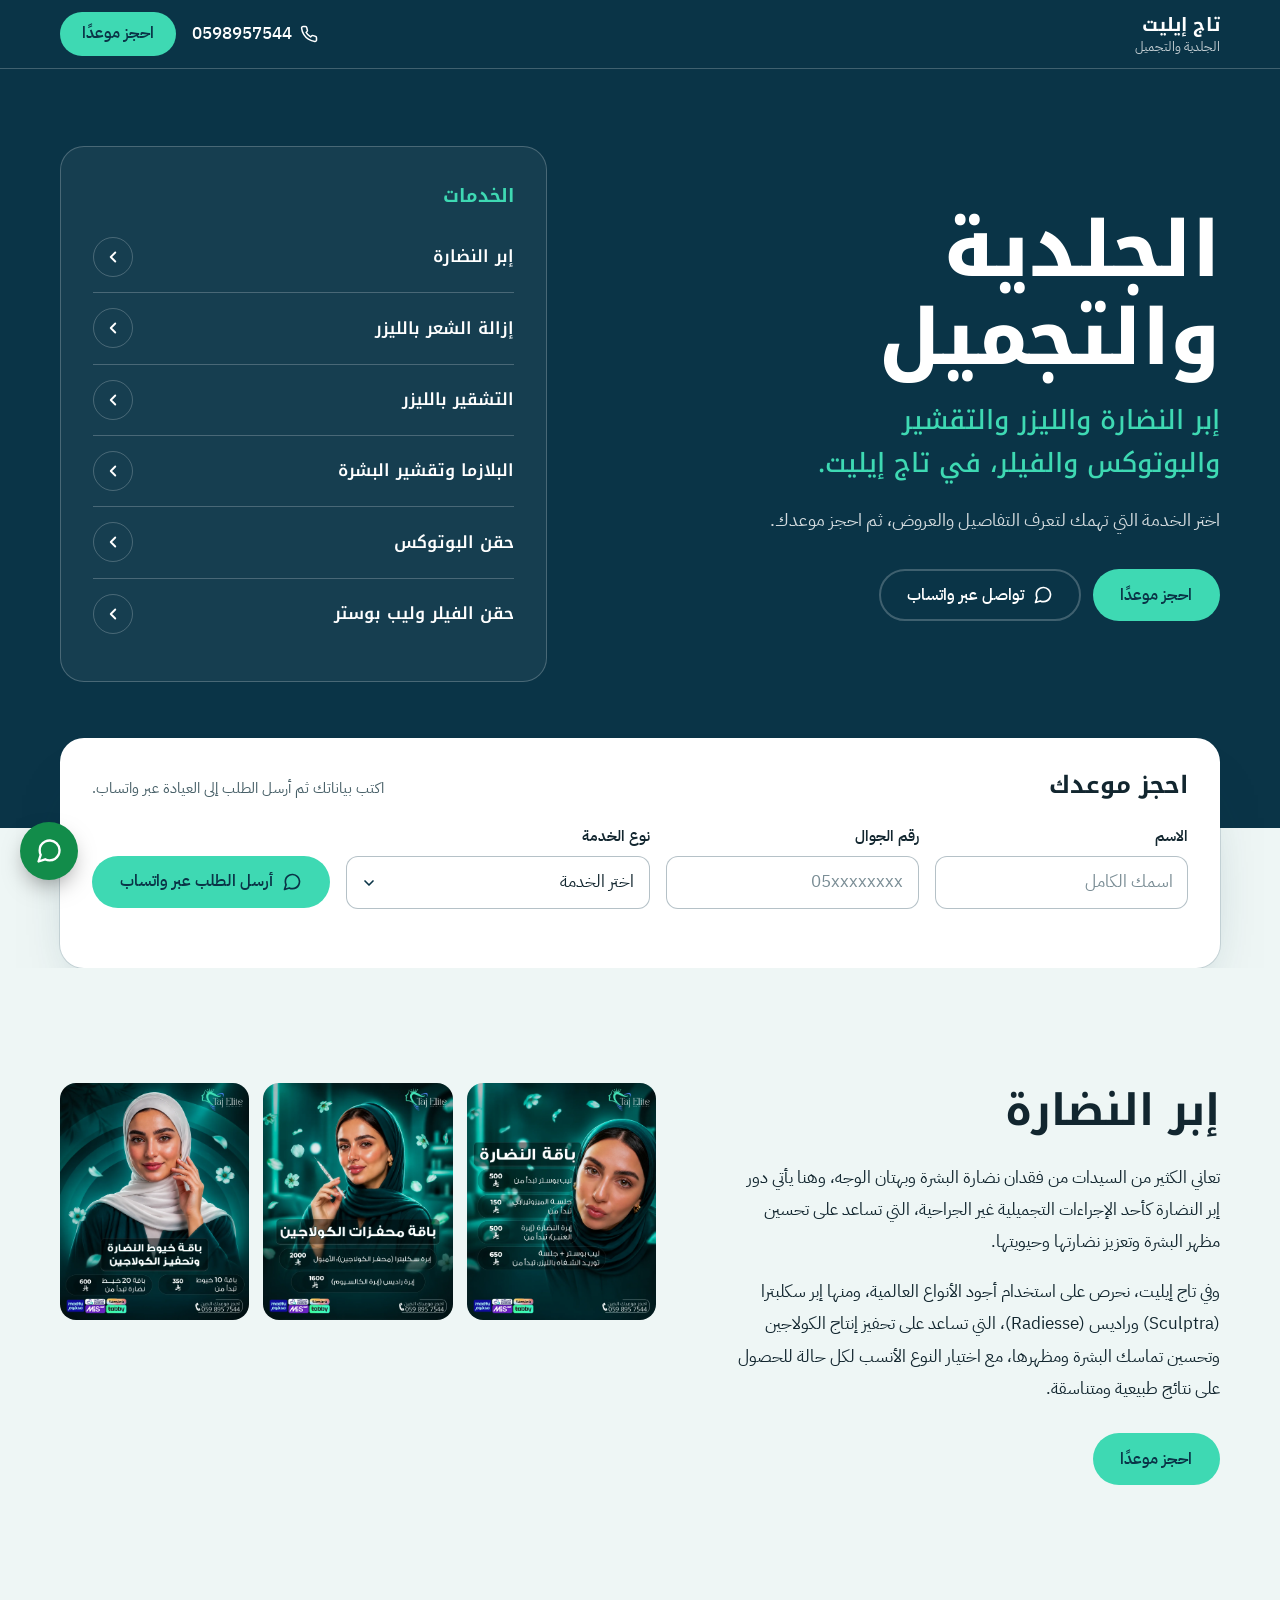
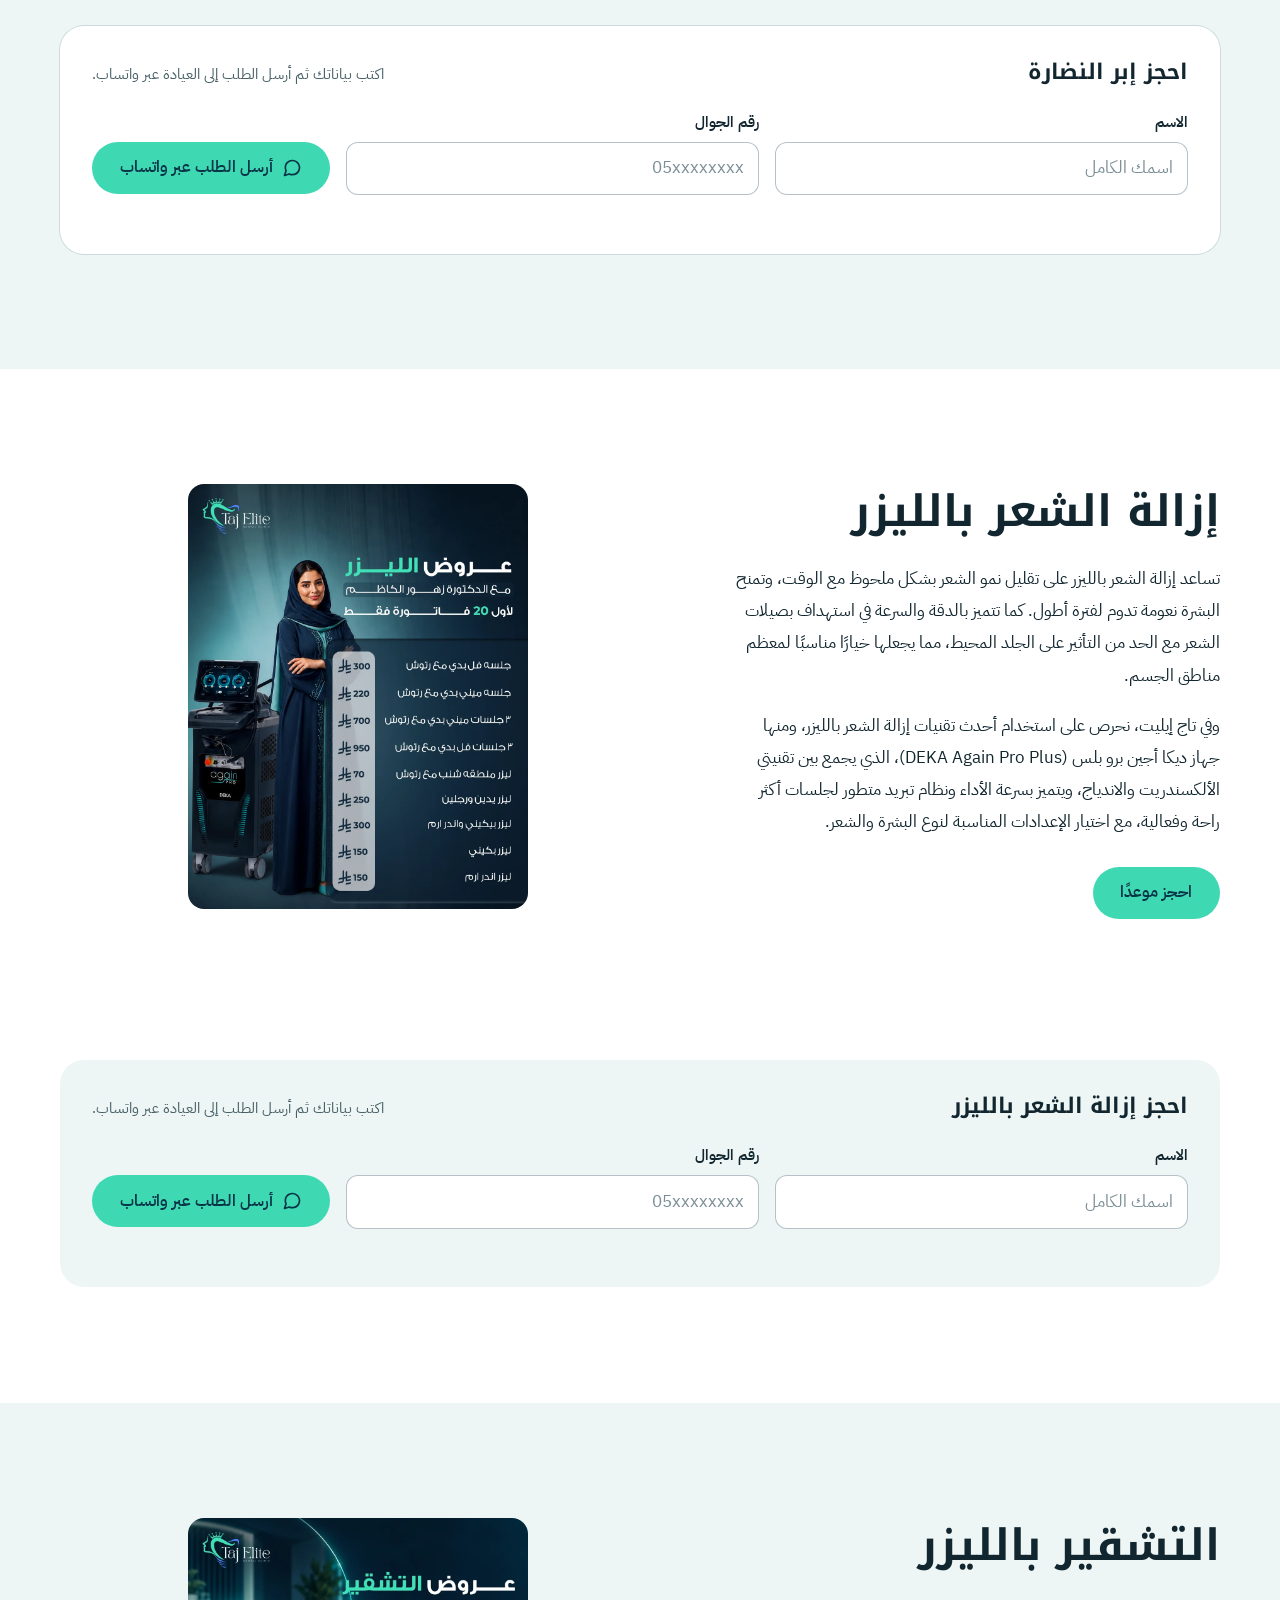
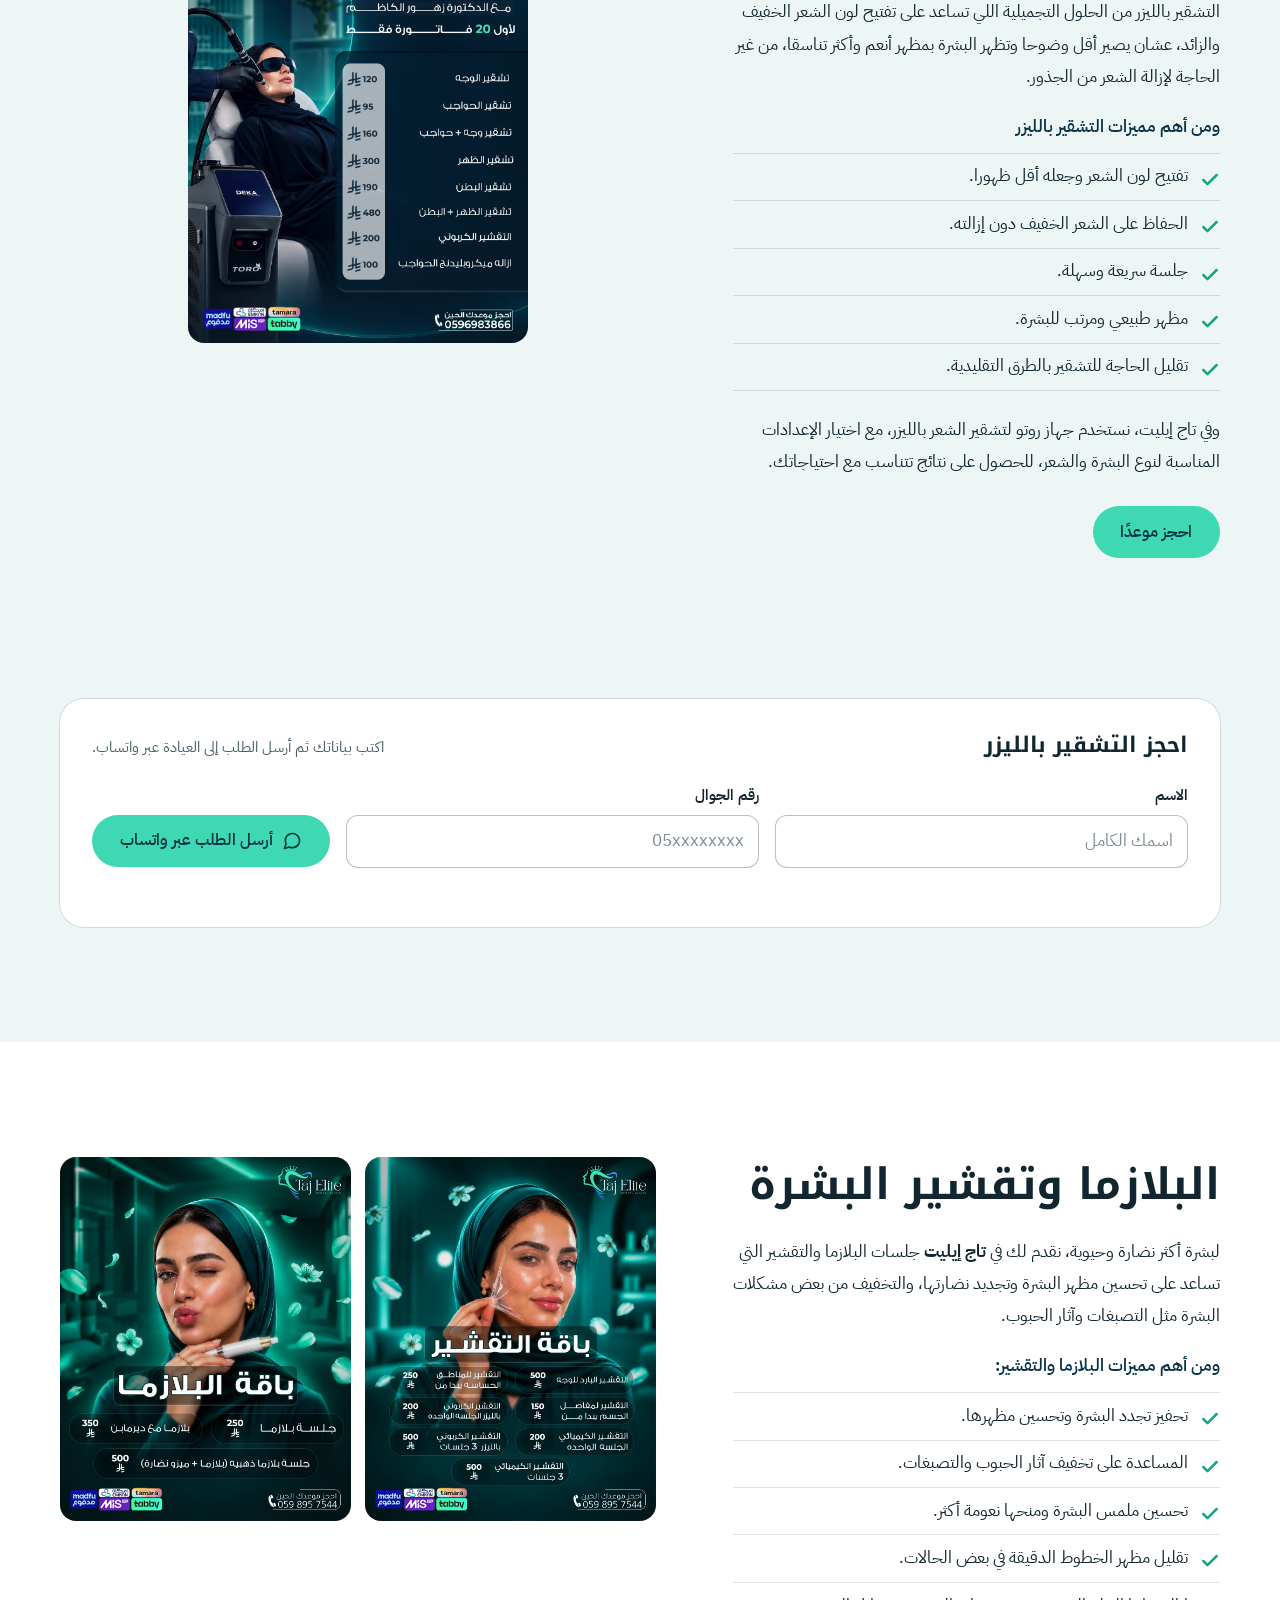
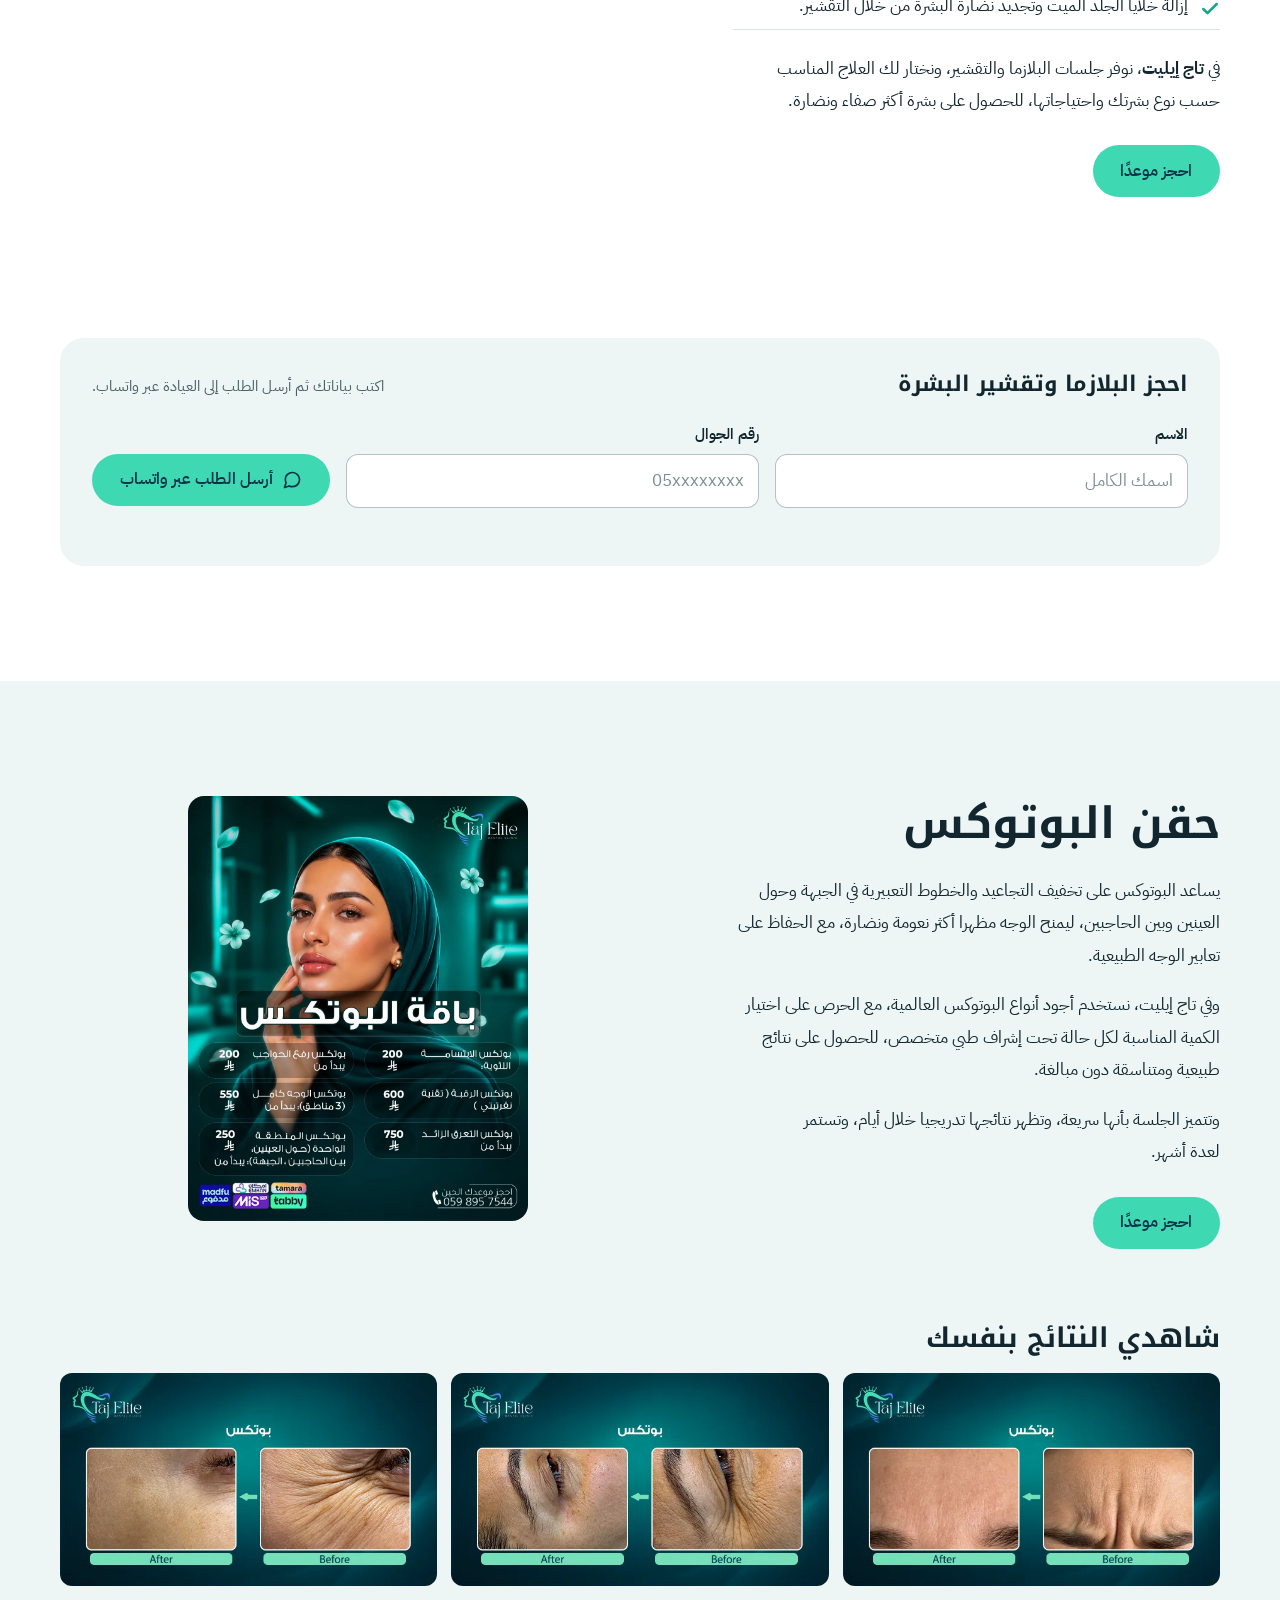
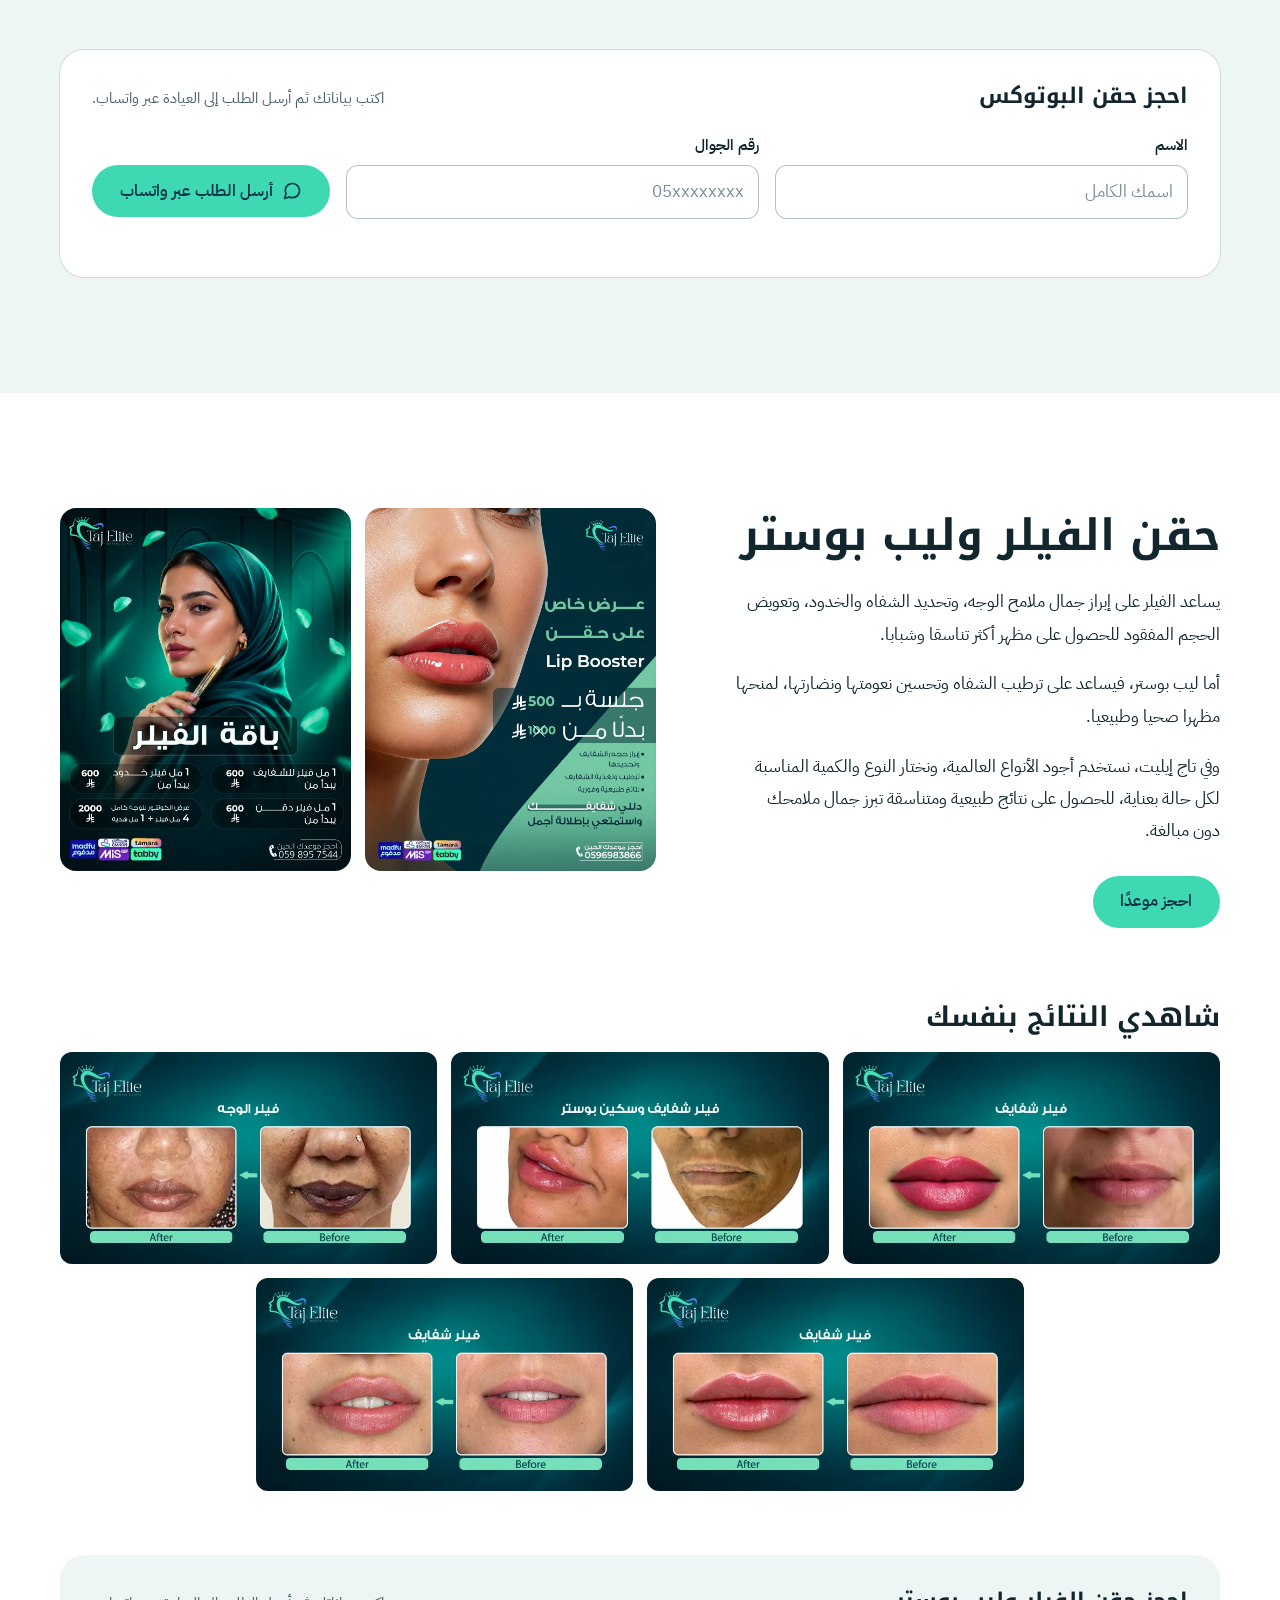
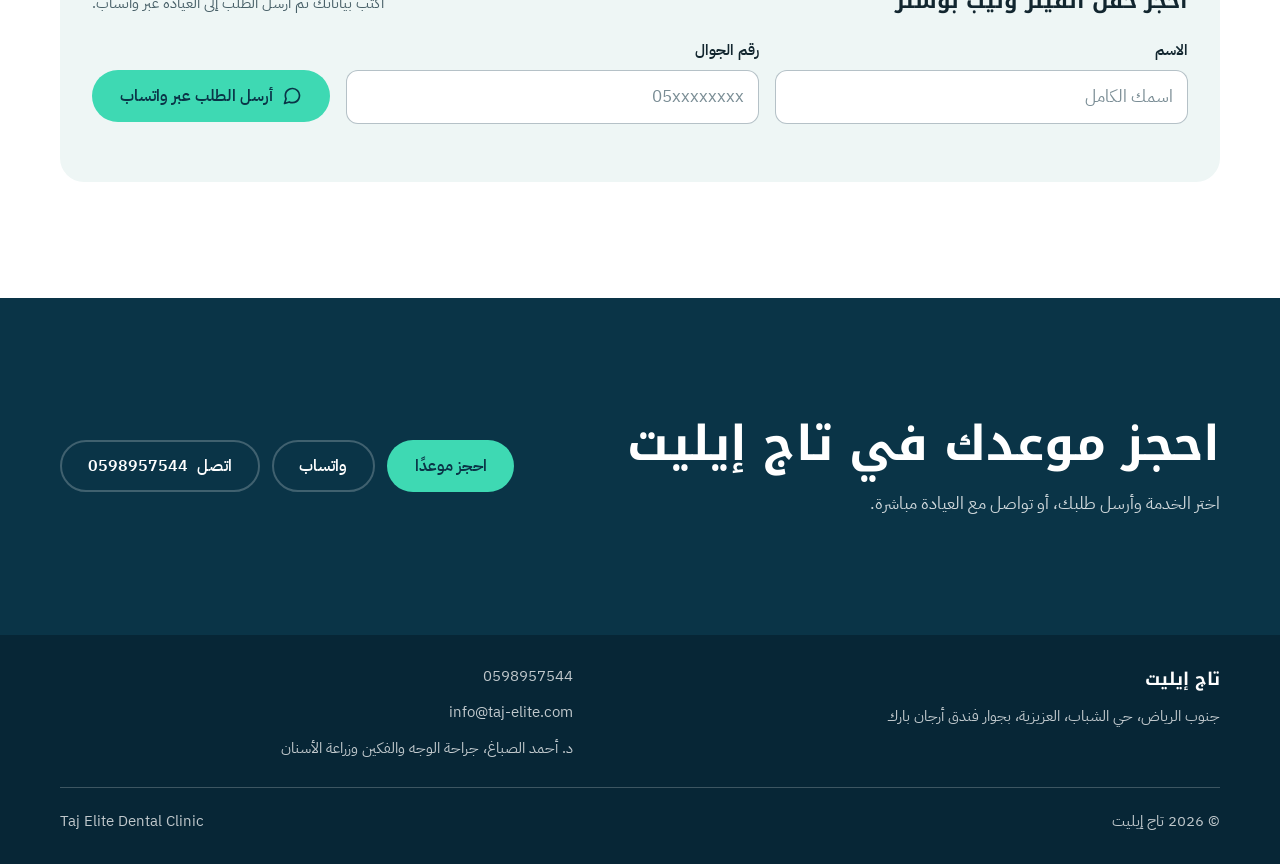
==== cosmetic-and-dermatological/index.html @ fe8742fc "Add dermatology and cosmetic page at /cosmetic-and-dermatological/ Six services from the content doc" ====
<!doctype html>
<html lang="ar" dir="rtl">
<head>
  <!-- Google Tag Manager -->
  <script>(function(w,d,s,l,i){w[l]=w[l]||[];w[l].push({'gtm.start':
  new Date().getTime(),event:'gtm.js'});var f=d.getElementsByTagName(s)[0],
  j=d.createElement(s),dl=l!='dataLayer'?'&l='+l:'';j.async=true;j.src=
  'https://www.googletagmanager.com/gtm.js?id='+i+dl;f.parentNode.insertBefore(j,f);
  })(window,document,'script','dataLayer','GTM-NWNV44PP');</script>
  <!-- End Google Tag Manager -->
  <meta charset="utf-8">
  <meta name="viewport" content="width=device-width, initial-scale=1">
  <title>الجلدية والتجميل | تاج إيليت</title>
  <meta name="description" content="إبر النضارة وإزالة الشعر بالليزر والتشقير والبلازما والتقشير وحقن البوتوكس والفيلر في تاج إيليت. اختر الخدمة واحجز موعدك.">
  <meta name="theme-color" content="#0A3447">
  <meta property="og:type" content="website">
  <meta property="og:locale" content="ar_SA">
  <meta property="og:title" content="الجلدية والتجميل | تاج إيليت">
  <meta property="og:description" content="إبر النضارة، الليزر، البلازما والتقشير، البوتوكس والفيلر. اختر الخدمة واحجز موعدك.">
  <link rel="icon" href="data:image/svg+xml,%3Csvg xmlns='http://www.w3.org/2000/svg' viewBox='0 0 64 64'%3E%3Crect width='64' height='64' rx='14' fill='%230A3447'/%3E%3Ctext x='32' y='42' font-size='28' font-family='Arial' font-weight='700' text-anchor='middle' fill='%233ED9B3'%3ETE%3C/text%3E%3C/svg%3E">
  <link rel="preconnect" href="https://fonts.googleapis.com">
  <link rel="preconnect" href="https://fonts.gstatic.com" crossorigin>
  <link href="https://fonts.googleapis.com/css2?family=IBM+Plex+Sans+Arabic:wght@400;500;600&family=Noto+Kufi+Arabic:wght@500;600;700;800&display=swap" rel="stylesheet">
  <link rel="stylesheet" href="../css/style.css">
  <link rel="stylesheet" href="../css/derma.css">
</head>
<body>
<!-- Google Tag Manager (noscript) -->
<noscript><iframe src="https://www.googletagmanager.com/ns.html?id=GTM-NWNV44PP"
height="0" width="0" style="display:none;visibility:hidden"></iframe></noscript>
<!-- End Google Tag Manager (noscript) -->

<header class="site-header on-dark">
  <div class="wrap">
    <a class="brand" href="#top" aria-label="تاج إيليت، أعلى الصفحة">
      <b>تاج إيليت</b>
      <small>الجلدية والتجميل</small>
    </a>
    <div class="header-actions">
      <a class="header-phone" href="tel:+966598957544">
        <svg viewBox="0 0 24 24" fill="none" stroke="currentColor" stroke-width="2" stroke-linecap="round" stroke-linejoin="round" aria-hidden="true"><path d="M22 16.92v3a2 2 0 0 1-2.18 2 19.79 19.79 0 0 1-8.63-3.07 19.5 19.5 0 0 1-6-6 19.79 19.79 0 0 1-3.07-8.67A2 2 0 0 1 4.11 2h3a2 2 0 0 1 2 1.72 12.84 12.84 0 0 0 .7 2.81 2 2 0 0 1-.45 2.11L8.09 9.91a16 16 0 0 0 6 6l1.27-1.27a2 2 0 0 1 2.11-.45 12.84 12.84 0 0 0 2.81.7A2 2 0 0 1 22 16.92z"/></svg>
        <bdi dir="ltr">0598957544</bdi>
      </a>
      <a class="btn btn-primary btn-sm" href="#book">احجز موعدًا</a>
    </div>
  </div>
</header>

<main id="top">

  <!-- Hero -->
  <section class="hero on-dark">
    <div class="wrap derma-hero-grid">
      <div class="hero-copy">
        <h1>الجلدية والتجميل</h1>
        <p class="lede">إبر النضارة والليزر والتقشير والبوتوكس والفيلر، في تاج إيليت.</p>
        <p class="sub">اختر الخدمة التي تهمك لتعرف التفاصيل والعروض، ثم احجز موعدك.</p>
        <div class="hero-actions">
          <a class="btn btn-primary" href="#book">احجز موعدًا</a>
          <a class="btn btn-ghost" href="https://wa.me/966598957544" data-wa="السلام عليكم، أرغب في الاستفسار عن خدمات الجلدية والتجميل." target="_blank" rel="noopener">
            <svg viewBox="0 0 24 24" fill="none" stroke="currentColor" stroke-width="2" stroke-linecap="round" stroke-linejoin="round" aria-hidden="true"><path d="M21 11.5a8.38 8.38 0 0 1-.9 3.8 8.5 8.5 0 0 1-7.6 4.7 8.38 8.38 0 0 1-3.8-.9L3 21l1.9-5.7a8.38 8.38 0 0 1-.9-3.8 8.5 8.5 0 0 1 4.7-7.6 8.38 8.38 0 0 1 3.8-.9h.5a8.48 8.48 0 0 1 8 8v.5z"/></svg>
            تواصل عبر واتساب
          </a>
        </div>
      </div>
      <nav class="hero-index" aria-label="الخدمات">
        <p class="hero-index-title">الخدمات</p>
        <ul>
          <li><a href="#fresh"><span>إبر النضارة</span><span class="chev" aria-hidden="true"><svg viewBox="0 0 24 24" fill="none" stroke="currentColor" stroke-width="2.5" stroke-linecap="round" stroke-linejoin="round"><path d="M15 18l-6-6 6-6"/></svg></span></a></li>
          <li><a href="#laser-hair"><span>إزالة الشعر بالليزر</span><span class="chev" aria-hidden="true"><svg viewBox="0 0 24 24" fill="none" stroke="currentColor" stroke-width="2.5" stroke-linecap="round" stroke-linejoin="round"><path d="M15 18l-6-6 6-6"/></svg></span></a></li>
          <li><a href="#laser-bleach"><span>التشقير بالليزر</span><span class="chev" aria-hidden="true"><svg viewBox="0 0 24 24" fill="none" stroke="currentColor" stroke-width="2.5" stroke-linecap="round" stroke-linejoin="round"><path d="M15 18l-6-6 6-6"/></svg></span></a></li>
          <li><a href="#plasma"><span>البلازما وتقشير البشرة</span><span class="chev" aria-hidden="true"><svg viewBox="0 0 24 24" fill="none" stroke="currentColor" stroke-width="2.5" stroke-linecap="round" stroke-linejoin="round"><path d="M15 18l-6-6 6-6"/></svg></span></a></li>
          <li><a href="#botox"><span>حقن البوتوكس</span><span class="chev" aria-hidden="true"><svg viewBox="0 0 24 24" fill="none" stroke="currentColor" stroke-width="2.5" stroke-linecap="round" stroke-linejoin="round"><path d="M15 18l-6-6 6-6"/></svg></span></a></li>
          <li><a href="#filler"><span>حقن الفيلر وليب بوستر</span><span class="chev" aria-hidden="true"><svg viewBox="0 0 24 24" fill="none" stroke="currentColor" stroke-width="2.5" stroke-linecap="round" stroke-linejoin="round"><path d="M15 18l-6-6 6-6"/></svg></span></a></li>
        </ul>
      </nav>
    </div>
  </section>

  <!-- Booking form -->
  <section class="book" id="book" aria-labelledby="book-title">
    <div class="wrap">
      <div class="book-card">
        <div class="book-head">
          <h2 id="book-title">احجز موعدك</h2>
          <p>اكتب بياناتك ثم أرسل الطلب إلى العيادة عبر واتساب.</p>
        </div>
        <form class="book-form" id="book-form" novalidate>
          <div class="field">
            <label for="f-name">الاسم</label>
            <input id="f-name" name="name" type="text" autocomplete="name" placeholder="اسمك الكامل" required aria-describedby="e-name">
            <p class="err" id="e-name"></p>
          </div>
          <div class="field">
            <label for="f-phone">رقم الجوال</label>
            <input id="f-phone" name="phone" type="tel" inputmode="tel" autocomplete="tel" dir="ltr" placeholder="05xxxxxxxx" required aria-describedby="e-phone">
            <p class="err" id="e-phone"></p>
          </div>
          <div class="field">
            <label for="f-service">نوع الخدمة</label>
            <select id="f-service" name="service" required aria-describedby="e-service">
              <option value="">اختر الخدمة</option>
              <option>إبر النضارة</option>
              <option>إزالة الشعر بالليزر</option>
              <option>التشقير بالليزر</option>
              <option>البلازما وتقشير البشرة</option>
              <option>حقن البوتوكس</option>
              <option>حقن الفيلر وليب بوستر</option>
            </select>
            <p class="err" id="e-service"></p>
          </div>
          <button class="btn btn-primary" type="submit">
            <svg viewBox="0 0 24 24" fill="none" stroke="currentColor" stroke-width="2" stroke-linecap="round" stroke-linejoin="round" aria-hidden="true"><path d="M21 11.5a8.38 8.38 0 0 1-.9 3.8 8.5 8.5 0 0 1-7.6 4.7 8.38 8.38 0 0 1-3.8-.9L3 21l1.9-5.7a8.38 8.38 0 0 1-.9-3.8 8.5 8.5 0 0 1 4.7-7.6 8.38 8.38 0 0 1 3.8-.9h.5a8.48 8.48 0 0 1 8 8v.5z"/></svg>
            أرسل الطلب عبر واتساب
          </button>
        </form>
        <p class="form-status" id="form-status" role="status" aria-live="polite"></p>
      </div>
    </div>
  </section>

  <!-- إبر النضارة -->
  <section class="section section--mist svc" id="fresh" aria-labelledby="t-fresh">
    <div class="wrap svc-grid">
      <div class="svc-copy">
        <h2 class="section-title" id="t-fresh">إبر النضارة</h2>
        <p>تعاني الكثير من السيدات من فقدان نضارة البشرة وبهتان الوجه، وهنا يأتي دور إبر النضارة كأحد الإجراءات التجميلية غير الجراحية، التي تساعد على تحسين مظهر البشرة وتعزيز نضارتها وحيويتها.</p>
        <p>وفي تاج إيليت، نحرص على استخدام أجود الأنواع العالمية، ومنها إبر سكلبترا <bdi dir="ltr">(Sculptra)</bdi> وراديس <bdi dir="ltr">(Radiesse)</bdi>، التي تساعد على تحفيز إنتاج الكولاجين وتحسين تماسك البشرة ومظهرها، مع اختيار النوع الأنسب لكل حالة للحصول على نتائج طبيعية ومتناسقة.</p>
        <button class="btn btn-primary" type="button" data-book="fresh">احجز موعدًا</button>
      </div>
      <div class="media" style="--n:3">
        <button class="media-item" type="button" data-zoom aria-label="تكبير الصورة"><img src="../assets/img/derma/fresh-1.webp" width="1080" height="1350" loading="lazy" alt="باقة النضارة في تاج إيليت: ليب بوستر وميزوثيرابي وإبرة النضارة"></button>
        <button class="media-item" type="button" data-zoom aria-label="تكبير الصورة"><img src="../assets/img/derma/fresh-2.webp" width="1080" height="1350" loading="lazy" alt="باقة محفزات الكولاجين: إبرة سكلبترا وإبرة راديس"></button>
        <button class="media-item" type="button" data-zoom aria-label="تكبير الصورة"><img src="../assets/img/derma/fresh-3.webp" width="1080" height="1350" loading="lazy" alt="باقة خيوط النضارة وتحفيز الكولاجين"></button>
      </div>
    </div>
  </section>

  <!-- إزالة الشعر بالليزر -->
  <section class="section svc" id="laser-hair" aria-labelledby="t-laser-hair">
    <div class="wrap svc-grid">
      <div class="svc-copy">
        <h2 class="section-title" id="t-laser-hair">إزالة الشعر بالليزر</h2>
        <p>تساعد إزالة الشعر بالليزر على تقليل نمو الشعر بشكل ملحوظ مع الوقت، وتمنح البشرة نعومة تدوم لفترة أطول. كما تتميز بالدقة والسرعة في استهداف بصيلات الشعر مع الحد من التأثير على الجلد المحيط، مما يجعلها خيارًا مناسبًا لمعظم مناطق الجسم.</p>
        <p>وفي تاج إيليت، نحرص على استخدام أحدث تقنيات إزالة الشعر بالليزر، ومنها جهاز ديكا أجين برو بلس <bdi dir="ltr">(DEKA Again Pro Plus)</bdi>، الذي يجمع بين تقنيتي الألكسندريت والاندياج، ويتميز بسرعة الأداء ونظام تبريد متطور لجلسات أكثر راحة وفعالية، مع اختيار الإعدادات المناسبة لنوع البشرة والشعر.</p>
        <button class="btn btn-primary" type="button" data-book="laser-hair">احجز موعدًا</button>
      </div>
      <div class="media media--solo" style="--n:1">
        <button class="media-item" type="button" data-zoom aria-label="تكبير الصورة"><img src="../assets/img/derma/laser-hair.webp" width="1080" height="1350" loading="lazy" alt="عروض الليزر لإزالة الشعر بجهاز ديكا أجين برو"></button>
      </div>
    </div>
  </section>

  <!-- التشقير بالليزر -->
  <section class="section section--mist svc" id="laser-bleach" aria-labelledby="t-laser-bleach">
    <div class="wrap svc-grid">
      <div class="svc-copy">
        <h2 class="section-title" id="t-laser-bleach">التشقير بالليزر</h2>
        <p>التشقير بالليزر من الحلول التجميلية اللي تساعد على تفتيح لون الشعر الخفيف والزائد، عشان يصير أقل وضوحا وتظهر البشرة بمظهر أنعم وأكثر تناسقا، من غير الحاجة لإزالة الشعر من الجذور.</p>
        <p class="lead-in">ومن أهم مميزات التشقير بالليزر</p>
        <ul class="checks">
          <li>تفتيح لون الشعر وجعله أقل ظهورا.</li>
          <li>الحفاظ على الشعر الخفيف دون إزالته.</li>
          <li>جلسة سريعة وسهلة.</li>
          <li>مظهر طبيعي ومرتب للبشرة.</li>
          <li>تقليل الحاجة للتشقير بالطرق التقليدية.</li>
        </ul>
        <p>وفي تاج إيليت، نستخدم جهاز روتو لتشقير الشعر بالليزر، مع اختيار الإعدادات المناسبة لنوع البشرة والشعر، للحصول على نتائج تتناسب مع احتياجاتك.</p>
        <button class="btn btn-primary" type="button" data-book="laser-bleach">احجز موعدًا</button>
      </div>
      <div class="media media--solo" style="--n:1">
        <button class="media-item" type="button" data-zoom aria-label="تكبير الصورة"><img src="../assets/img/derma/laser-bleach.webp" width="1080" height="1350" loading="lazy" alt="عروض التشقير بالليزر بجهاز روتو"></button>
      </div>
    </div>
  </section>

  <!-- البلازما وتقشير البشرة -->
  <section class="section svc" id="plasma" aria-labelledby="t-plasma">
    <div class="wrap svc-grid">
      <div class="svc-copy">
        <h2 class="section-title" id="t-plasma">البلازما وتقشير البشرة</h2>
        <p>لبشرة أكثر نضارة وحيوية، نقدم لك في <strong>تاج إيليت</strong> جلسات البلازما والتقشير التي تساعد على تحسين مظهر البشرة وتجديد نضارتها، والتخفيف من بعض مشكلات البشرة مثل التصبغات وآثار الحبوب.</p>
        <p class="lead-in">ومن أهم مميزات البلازما والتقشير:</p>
        <ul class="checks">
          <li>تحفيز تجدد البشرة وتحسين مظهرها.</li>
          <li>المساعدة على تخفيف آثار الحبوب والتصبغات.</li>
          <li>تحسين ملمس البشرة ومنحها نعومة أكثر.</li>
          <li>تقليل مظهر الخطوط الدقيقة في بعض الحالات.</li>
          <li>إزالة خلايا الجلد الميت وتجديد نضارة البشرة من خلال التقشير.</li>
        </ul>
        <p>في <strong>تاج إيليت</strong>، نوفر جلسات البلازما والتقشير، ونختار لك العلاج المناسب حسب نوع بشرتك واحتياجاتها، للحصول على بشرة أكثر صفاء ونضارة.</p>
        <button class="btn btn-primary" type="button" data-book="plasma">احجز موعدًا</button>
      </div>
      <div class="media" style="--n:2">
        <button class="media-item" type="button" data-zoom aria-label="تكبير الصورة"><img src="../assets/img/derma/plasma-1.webp" width="1080" height="1350" loading="lazy" alt="باقة التقشير: التقشير البارد والكيميائي والكربوني بالليزر"></button>
        <button class="media-item" type="button" data-zoom aria-label="تكبير الصورة"><img src="../assets/img/derma/plasma-2.webp" width="1080" height="1350" loading="lazy" alt="باقة البلازما: جلسة بلازما وبلازما مع ديرمابن وجلسة بلازما ذهبية"></button>
      </div>
    </div>
  </section>

  <!-- حقن البوتوكس -->
  <section class="section section--mist svc" id="botox" aria-labelledby="t-botox">
    <div class="wrap">
      <div class="svc-grid">
        <div class="svc-copy">
          <h2 class="section-title" id="t-botox">حقن البوتوكس</h2>
          <p>يساعد البوتوكس على تخفيف التجاعيد والخطوط التعبيرية في الجبهة وحول العينين وبين الحاجبين، ليمنح الوجه مظهرا أكثر نعومة ونضارة، مع الحفاظ على تعابير الوجه الطبيعية.</p>
          <p>وفي تاج إيليت، نستخدم أجود أنواع البوتوكس العالمية، مع الحرص على اختيار الكمية المناسبة لكل حالة تحت إشراف طبي متخصص، للحصول على نتائج طبيعية ومتناسقة دون مبالغة.</p>
          <p>وتتميز الجلسة بأنها سريعة، وتظهر نتائجها تدريجيا خلال أيام، وتستمر لعدة أشهر.</p>
          <button class="btn btn-primary" type="button" data-book="botox">احجز موعدًا</button>
        </div>
        <div class="media media--solo" style="--n:1">
          <button class="media-item" type="button" data-zoom aria-label="تكبير الصورة"><img src="../assets/img/derma/botox.webp" width="1080" height="1350" loading="lazy" alt="باقة البوتكس: بوتكس الوجه والمنطقة الواحدة والرقبة والتعرق الزائد"></button>
        </div>
      </div>
      <div class="results">
        <h3>شاهدي النتائج بنفسك</h3>
        <div class="results-grid">
          <button class="results-item" type="button" data-zoom aria-label="تكبير الصورة"><img src="../assets/img/derma/botox-ba-1.webp" width="630" height="354" loading="lazy" alt="قبل وبعد حقن البوتوكس، الحالة الأولى"></button>
          <button class="results-item" type="button" data-zoom aria-label="تكبير الصورة"><img src="../assets/img/derma/botox-ba-2.webp" width="630" height="354" loading="lazy" alt="قبل وبعد حقن البوتوكس، الحالة الثانية"></button>
          <button class="results-item" type="button" data-zoom aria-label="تكبير الصورة"><img src="../assets/img/derma/botox-ba-3.webp" width="630" height="354" loading="lazy" alt="قبل وبعد حقن البوتوكس، الحالة الثالثة"></button>
        </div>
      </div>
    </div>
  </section>

  <!-- حقن الفيلر وليب بوستر -->
  <section class="section svc" id="filler" aria-labelledby="t-filler">
    <div class="wrap">
      <div class="svc-grid">
        <div class="svc-copy">
          <h2 class="section-title" id="t-filler">حقن الفيلر وليب بوستر</h2>
          <p>يساعد الفيلر على إبراز جمال ملامح الوجه، وتحديد الشفاه والخدود، وتعويض الحجم المفقود للحصول على مظهر أكثر تناسقا وشبابا.</p>
          <p>أما ليب بوستر، فيساعد على ترطيب الشفاه وتحسين نعومتها ونضارتها، لمنحها مظهرا صحيا وطبيعيا.</p>
          <p>وفي تاج إيليت، نستخدم أجود الأنواع العالمية، ونختار النوع والكمية المناسبة لكل حالة بعناية، للحصول على نتائج طبيعية ومتناسقة تبرز جمال ملامحك دون مبالغة.</p>
          <button class="btn btn-primary" type="button" data-book="filler">احجز موعدًا</button>
        </div>
        <div class="media" style="--n:2">
          <button class="media-item" type="button" data-zoom aria-label="تكبير الصورة"><img src="../assets/img/derma/filler-lip.webp" width="1080" height="1350" loading="lazy" alt="عرض خاص على حقن ليب بوستر"></button>
          <button class="media-item" type="button" data-zoom aria-label="تكبير الصورة"><img src="../assets/img/derma/filler-packages.webp" width="1080" height="1350" loading="lazy" alt="باقة الفيلر: فيلر الشفايف والخدود والدقن وعرض الكونتور للوجه"></button>
        </div>
      </div>
      <div class="results">
        <h3>شاهدي النتائج بنفسك</h3>
        <div class="results-grid">
          <button class="results-item" type="button" data-zoom aria-label="تكبير الصورة"><img src="../assets/img/derma/filler-ba-1.webp" width="630" height="354" loading="lazy" alt="قبل وبعد حقن الفيلر، الحالة الأولى"></button>
          <button class="results-item" type="button" data-zoom aria-label="تكبير الصورة"><img src="../assets/img/derma/filler-ba-2.webp" width="630" height="354" loading="lazy" alt="قبل وبعد حقن الفيلر، الحالة الثانية"></button>
          <button class="results-item" type="button" data-zoom aria-label="تكبير الصورة"><img src="../assets/img/derma/filler-ba-3.webp" width="630" height="354" loading="lazy" alt="قبل وبعد حقن الفيلر، الحالة الثالثة"></button>
          <button class="results-item" type="button" data-zoom aria-label="تكبير الصورة"><img src="../assets/img/derma/filler-ba-4.webp" width="630" height="354" loading="lazy" alt="قبل وبعد حقن الفيلر، الحالة الرابعة"></button>
          <button class="results-item" type="button" data-zoom aria-label="تكبير الصورة"><img src="../assets/img/derma/filler-ba-5.webp" width="630" height="354" loading="lazy" alt="قبل وبعد حقن الفيلر، الحالة الخامسة"></button>
        </div>
      </div>
    </div>
  </section>

  <!-- Closing call to action -->
  <section class="section cta on-dark" aria-labelledby="cta-title">
    <div class="wrap cta-inner">
      <div>
        <h2 id="cta-title">احجز موعدك في تاج إيليت</h2>
        <p>اختر الخدمة وأرسل طلبك، أو تواصل مع العيادة مباشرة.</p>
      </div>
      <div class="cta-actions">
        <a class="btn btn-primary" href="#book">احجز موعدًا</a>
        <a class="btn btn-ghost" href="https://wa.me/966598957544" data-wa="السلام عليكم، أرغب في حجز موعد في قسم الجلدية والتجميل." target="_blank" rel="noopener">واتساب</a>
        <a class="btn btn-ghost" href="tel:+966598957544">اتصل <bdi dir="ltr">0598957544</bdi></a>
      </div>
    </div>
  </section>

</main>

<footer class="site-footer on-dark">
  <div class="wrap footer-grid">
    <div>
      <b>تاج إيليت</b>
      <p>جنوب الرياض، حي الشباب، العزيزية، بجوار فندق أرجان بارك</p>
    </div>
    <ul class="footer-links">
      <li><a href="tel:+966598957544"><bdi dir="ltr">0598957544</bdi></a></li>
      <li><a href="mailto:info@taj-elite.com"><bdi dir="ltr">info@taj-elite.com</bdi></a></li>
      <li><a href="../">د. أحمد الصباغ، جراحة الوجه والفكين وزراعة الأسنان</a></li>
    </ul>
  </div>
  <div class="wrap footer-base">
    <span>© <span id="year">2026</span> تاج إيليت</span>
    <span dir="ltr">Taj Elite Dental Clinic</span>
  </div>
</footer>

<a class="fab" href="https://wa.me/966598957544" data-wa="السلام عليكم، أرغب في حجز موعد في قسم الجلدية والتجميل." target="_blank" rel="noopener" aria-label="تواصل عبر واتساب">
  <svg viewBox="0 0 24 24" fill="none" stroke="currentColor" stroke-width="2" stroke-linecap="round" stroke-linejoin="round" aria-hidden="true"><path d="M21 11.5a8.38 8.38 0 0 1-.9 3.8 8.5 8.5 0 0 1-7.6 4.7 8.38 8.38 0 0 1-3.8-.9L3 21l1.9-5.7a8.38 8.38 0 0 1-.9-3.8 8.5 8.5 0 0 1 4.7-7.6 8.38 8.38 0 0 1 3.8-.9h.5a8.48 8.48 0 0 1 8 8v.5z"/></svg>
</a>

<dialog class="lightbox" id="lightbox" aria-label="عرض الصورة">
  <img alt="">
  <form method="dialog">
    <button class="lightbox-close" aria-label="إغلاق">
      <svg viewBox="0 0 24 24" fill="none" stroke="currentColor" stroke-width="2.5" stroke-linecap="round" stroke-linejoin="round" aria-hidden="true"><path d="M18 6L6 18M6 6l12 12"/></svg>
    </button>
  </form>
</dialog>

<template id="svc-book-tpl">
  <div class="svc-book">
    <div class="svc-book-head">
      <h3>احجز <span data-svc-name></span></h3>
      <p>اكتب بياناتك ثم أرسل الطلب إلى العيادة عبر واتساب.</p>
    </div>
    <form class="book-form book-form--inline" novalidate>
      <div class="field">
        <label>الاسم</label>
        <input name="name" type="text" autocomplete="name" placeholder="اسمك الكامل" required>
        <p class="err"></p>
      </div>
      <div class="field">
        <label>رقم الجوال</label>
        <input name="phone" type="tel" inputmode="tel" autocomplete="tel" dir="ltr" placeholder="05xxxxxxxx" required>
        <p class="err"></p>
      </div>
      <button class="btn btn-primary" type="submit">
        <svg viewBox="0 0 24 24" fill="none" stroke="currentColor" stroke-width="2" stroke-linecap="round" stroke-linejoin="round" aria-hidden="true"><path d="M21 11.5a8.38 8.38 0 0 1-.9 3.8 8.5 8.5 0 0 1-7.6 4.7 8.38 8.38 0 0 1-3.8-.9L3 21l1.9-5.7a8.38 8.38 0 0 1-.9-3.8 8.5 8.5 0 0 1 4.7-7.6 8.38 8.38 0 0 1 3.8-.9h.5a8.48 8.48 0 0 1 8 8v.5z"/></svg>
        أرسل الطلب عبر واتساب
      </button>
    </form>
    <p class="form-status" role="status" aria-live="polite"></p>
  </div>
</template>

<script src="../js/derma.js" defer></script>
</body>
</html>
---- css/style.css ----
/* ==========================================================
   د. أحمد الصباغ — Landing page
   Tokens
   ========================================================== */
:root {
  --ink: #0A3447;
  --ink-deep: #072636;
  --mint: #3ED9B3;
  --mint-soft: #6FE8C9;
  --mint-deep: #17A584;
  --mist: #EEF6F5;
  --paper: #FFFFFF;
  --text: #12262F;
  --muted: #486068;
  --line: rgba(10, 52, 71, .14);
  --line-light: rgba(255, 255, 255, .22);
  --error: #B3261E;
  --wa: #128C4A;

  --f-display: "Noto Kufi Arabic", system-ui, sans-serif;
  --f-body: "IBM Plex Sans Arabic", system-ui, sans-serif;

  --wrap: 1160px;
  --header-h: 68px;
}

/* ---------- Base ---------- */
*, *::before, *::after { box-sizing: border-box; }
html { scroll-padding-top: calc(var(--header-h) + 12px); -webkit-text-size-adjust: 100%; }
body {
  margin: 0;
  font-family: var(--f-body);
  font-size: 1.0625rem;
  line-height: 1.9;
  color: var(--text);
  background: var(--paper);
}
img { max-width: 100%; display: block; }
h1, h2, h3 { font-family: var(--f-display); margin: 0; line-height: 1.3; letter-spacing: 0; font-weight: 700; text-wrap: balance; }
.lede { text-wrap: balance; }
p { text-wrap: pretty; }
p { margin: 0; }
a { color: inherit; }
button, input, select { font: inherit; }

:focus-visible { outline: 3px solid var(--mint-deep); outline-offset: 3px; border-radius: 6px; }
.on-dark :focus-visible { outline-color: var(--mint); }

.wrap { width: min(100% - 40px, var(--wrap)); margin-inline: auto; }

.sr-only {
  position: absolute; width: 1px; height: 1px; margin: -1px; padding: 0;
  overflow: hidden; clip: rect(0, 0, 0, 0); white-space: nowrap; border: 0;
}

/* ---------- Buttons ---------- */
.btn {
  display: inline-flex; align-items: center; justify-content: center; gap: .6rem;
  min-height: 52px; padding: .7rem 1.6rem;
  border-radius: 999px; border: 2px solid transparent;
  font-family: var(--f-body); font-weight: 600; font-size: 1rem; line-height: 1.2;
  text-decoration: none; cursor: pointer;
  transition: background-color .2s, color .2s, border-color .2s;
}
.btn svg { width: 20px; height: 20px; flex: none; }
.btn-primary { background: var(--mint); color: var(--ink); }
.btn-primary:hover { background: var(--mint-soft); }
.btn-ghost { border-color: var(--line-light); color: #fff; background: transparent; }
.btn-ghost:hover { border-color: var(--mint); color: var(--mint); }
.btn-sm { min-height: 44px; padding: .45rem 1.25rem; }

/* ---------- Header ---------- */
.site-header {
  position: sticky; top: 0; z-index: 50;
  background: var(--ink); color: #fff;
  border-bottom: 1px solid var(--line-light);
}
.site-header .wrap {
  display: flex; align-items: center; justify-content: space-between;
  gap: 1rem; min-height: var(--header-h);
}
.brand { display: flex; flex-direction: column; text-decoration: none; line-height: 1.35; }
.brand b { font-family: var(--f-display); font-weight: 700; font-size: 1.15rem; }
.brand small { font-size: .8rem; color: rgba(255, 255, 255, .75); }
.header-actions { display: flex; align-items: center; gap: 1rem; }
.header-phone { display: none; align-items: center; gap: .5rem; text-decoration: none; font-weight: 500; }
.header-phone:hover { color: var(--mint); }
.header-phone svg { width: 18px; height: 18px; }

/* ---------- Hero ---------- */
.hero {
  background: var(--ink); color: #fff;
  padding-block: clamp(40px, 6vw, 88px) 56px;
  overflow: hidden;
}
.hero-grid {
  display: grid; grid-template-columns: 1.1fr .9fr; align-items: center;
  gap: clamp(32px, 6vw, 96px);
}
.hero h1 { font-size: clamp(2.7rem, 7vw, 4.8rem); font-weight: 800; line-height: 1.15; }
.lede {
  margin-top: 1rem;
  font-family: var(--f-display); font-weight: 500;
  font-size: clamp(1.2rem, 2.4vw, 1.65rem); line-height: 1.6;
  color: var(--mint);
}
.sub { margin-top: 1.25rem; max-width: 32em; color: rgba(255, 255, 255, .82); font-size: 1.1rem; }
.hero-actions { display: flex; flex-wrap: wrap; gap: .75rem; margin-top: 2rem; }

.arch-wrap { position: relative; width: min(100%, 400px); justify-self: center; }
.arch-wrap::before {
  content: ""; position: absolute; inset: 0;
  border: 2px solid var(--mint); border-radius: 999px 999px 0 0;
  transform: translate(-18px, 18px);
}
.arch {
  position: relative; aspect-ratio: 4 / 5;
  border-radius: 999px 999px 0 0; overflow: hidden; background: #dfe5e6;
}
.arch img { width: 100%; height: 100%; object-fit: cover; object-position: 50% 100%; }

/* One orchestrated moment: the hero arrives on load */
@media (prefers-reduced-motion: no-preference) {
  .hero-copy > * { animation: rise .7s cubic-bezier(.2, .7, .2, 1) both; }
  .hero-copy > :nth-child(2) { animation-delay: .08s; }
  .hero-copy > :nth-child(3) { animation-delay: .16s; }
  .hero-copy > :nth-child(4) { animation-delay: .24s; }
  .arch { animation: arch-in .9s cubic-bezier(.2, .7, .2, 1) .1s both; }
}
@keyframes rise { from { opacity: 0; transform: translateY(16px); } }
@keyframes arch-in { from { clip-path: inset(100% 0 0 0); } to { clip-path: inset(0); } }

/* ---------- Booking ---------- */
/* The card straddles the hero edge: dark behind its top, mist behind the rest */
.book { background: linear-gradient(var(--ink) 90px, var(--mist) 90px); }
.book-card {
  background: var(--paper); border-radius: 24px;
  padding: clamp(20px, 3vw, 32px);
  box-shadow: 0 40px 70px -40px rgba(10, 52, 71, .55), 0 0 0 1px var(--line);
}
.book-head {
  display: flex; flex-wrap: wrap; align-items: baseline; justify-content: space-between;
  gap: .15rem 1.5rem; margin-bottom: 1.25rem;
}
.book-head h2 { font-size: 1.5rem; }
.book-head p { color: var(--muted); font-size: .95rem; }

.book-form { display: grid; grid-template-columns: 1fr 1fr 1.2fr auto; gap: 16px; align-items: start; }
.field label { display: block; margin-bottom: .35rem; font-weight: 600; font-size: .95rem; line-height: 1.8; }
.field input, .field select {
  width: 100%; min-height: 52px; padding: .6rem .9rem;
  border: 1.5px solid rgba(10, 52, 71, .3); border-radius: 12px;
  background: #fff; color: var(--text);
}
.field input[dir="ltr"] { text-align: right; }
.field input::placeholder { color: #7a8d95; }
.field select {
  appearance: none; -webkit-appearance: none;
  padding-left: 2.5rem;
  background: #fff url("data:image/svg+xml,%3Csvg xmlns='http://www.w3.org/2000/svg' viewBox='0 0 24 24' fill='none' stroke='%230A3447' stroke-width='2.5' stroke-linecap='round' stroke-linejoin='round'%3E%3Cpath d='M6 9l6 6 6-6'/%3E%3C/svg%3E") no-repeat left .9rem center / 16px;
}
.field input:focus, .field select:focus {
  outline: 3px solid rgba(62, 217, 179, .55); outline-offset: 0; border-color: var(--mint-deep);
}
.field[data-invalid] input, .field[data-invalid] select { border-color: var(--error); }
.err { min-height: 1.6em; margin-top: .25rem; color: var(--error); font-size: .88rem; line-height: 1.6; }
.book-form .btn { margin-top: calc(.95rem * 1.8 + .35rem); }
.form-status { margin-top: .5rem; color: var(--ink); font-weight: 500; }
.form-status:empty { display: none; }

/* ---------- Sections ---------- */
.section { padding-block: clamp(64px, 9vw, 120px); }
.section--mist { background: var(--mist); }
.section-head { max-width: 40rem; margin-bottom: clamp(28px, 4vw, 48px); }
.section-title { font-size: clamp(1.8rem, 3.8vw, 2.7rem); }
.section-head p { margin-top: .6rem; color: var(--muted); }

/* About */
.about-grid {
  display: grid; grid-template-columns: 1.25fr .75fr; align-items: start;
  gap: clamp(32px, 6vw, 88px);
}
.about-copy p { max-width: 36em; margin-top: 1.1rem; font-size: 1.1rem; }
.about-copy .section-title + p { margin-top: 1.5rem; }
.expertise h3 { font-size: 1.15rem; margin-bottom: .75rem; }
.expertise ul { list-style: none; margin: 0; padding: 0; }
.expertise li {
  display: flex; gap: .9rem; align-items: flex-start;
  padding: 1rem 0; border-bottom: 1px solid var(--line); font-weight: 500; line-height: 1.7;
}
.expertise li:first-child { border-top: 1px solid var(--line); }
.expertise svg { flex: none; width: 22px; height: 22px; margin-top: .3rem; color: var(--mint-deep); }

/* Services */
.services {
  list-style: none; margin: 0; padding: 0;
  display: grid; grid-auto-flow: column; grid-template-rows: repeat(4, auto);
  column-gap: clamp(32px, 6vw, 88px);
}
.services li { border-bottom: 1px solid var(--line); }
.services li:nth-child(1), .services li:nth-child(5) { border-top: 1px solid var(--line); }
.service {
  display: flex; align-items: center; justify-content: space-between; gap: 1rem;
  width: 100%; padding: 1.2rem .25rem;
  background: none; border: 0; cursor: pointer; text-align: start;
  font-family: var(--f-display); font-weight: 600; font-size: 1.15rem; line-height: 1.5;
  color: var(--ink);
}
.chev {
  display: grid; place-items: center; flex: none;
  width: 40px; height: 40px; border-radius: 50%; border: 1.5px solid var(--line);
  transition: background-color .2s, border-color .2s;
}
.chev svg { width: 18px; height: 18px; }
.service:hover .chev, .service:focus-visible .chev { background: var(--mint); border-color: var(--mint); }

/* Reviews */
.reviews-head { display: flex; flex-wrap: wrap; align-items: flex-end; justify-content: space-between; gap: 1rem; }
.reviews-head .section-head { margin-bottom: 1.5rem; }
.nav-btns { display: flex; gap: .5rem; margin-bottom: 1.5rem; }
.nav-btn {
  display: grid; place-items: center; width: 48px; height: 48px; padding: 0;
  border-radius: 50%; border: 1.5px solid var(--ink); background: transparent; color: var(--ink);
  cursor: pointer; transition: background-color .2s, color .2s;
}
.nav-btn:hover { background: var(--ink); color: #fff; }
.nav-btn svg { width: 22px; height: 22px; }

.track {
  display: flex; gap: 20px; overflow-x: auto; overscroll-behavior-x: contain;
  scroll-snap-type: x mandatory; padding: 4px 2px 18px; scrollbar-width: thin;
}
.card {
  flex: 0 0 min(330px, 78vw); aspect-ratio: 4 / 5;
  scroll-snap-align: start; border-radius: 20px; overflow: hidden; background: var(--ink);
}
.card > button { display: block; width: 100%; height: 100%; padding: 0; border: 0; background: none; cursor: zoom-in; }
.card img { width: 100%; height: 100%; object-fit: cover; }
.card--video .play {
  display: flex; flex-direction: column; align-items: center; justify-content: center; gap: 1rem;
  background: var(--ink); color: #fff; cursor: pointer;
  font-family: var(--f-display); font-weight: 600; font-size: 1.1rem;
}
.play-icon {
  display: grid; place-items: center; width: 72px; height: 72px; border-radius: 50%;
  background: var(--mint); color: var(--ink); transition: background-color .2s;
}
.play-icon svg { width: 30px; height: 30px; }
.play:hover .play-icon { background: var(--mint-soft); }
.card--video iframe { display: block; width: 100%; height: 100%; border: 0; }

/* Lightbox */
.lightbox { border: 0; padding: 0; background: transparent; max-width: min(92vw, 760px); max-height: 92vh; overflow: visible; }
.lightbox::backdrop { background: rgba(6, 28, 39, .85); }
.lightbox img { width: 100%; max-height: 90vh; object-fit: contain; border-radius: 16px; }
.lightbox form { margin: 0; }
.lightbox-close {
  position: absolute; top: 10px; inset-inline-end: 10px;
  display: grid; place-items: center; width: 44px; height: 44px; padding: 0;
  border: 0; border-radius: 50%; background: #fff; color: var(--ink); cursor: pointer;
}
.lightbox-close svg { width: 20px; height: 20px; }

/* Closing CTA */
.cta { background: var(--ink); color: #fff; }
.cta-inner { display: grid; grid-template-columns: 1.2fr auto; align-items: center; gap: 2rem; }
.cta h2 { font-size: clamp(1.9rem, 4vw, 3rem); }
.cta p { margin-top: .8rem; max-width: 32em; color: rgba(255, 255, 255, .8); }
.cta-actions { display: flex; flex-wrap: wrap; gap: .75rem; }

/* Footer */
.site-footer { background: var(--ink-deep); color: rgba(255, 255, 255, .75); padding-block: 28px; font-size: .92rem; }
.site-footer .wrap { display: flex; flex-wrap: wrap; justify-content: space-between; gap: .5rem 2rem; }

/* Floating WhatsApp */
.fab {
  position: fixed; inset-block-end: 20px; inset-inline-end: 20px; z-index: 60;
  display: grid; place-items: center; width: 58px; height: 58px; border-radius: 50%;
  background: var(--wa); color: #fff; box-shadow: 0 10px 24px -8px rgba(0, 0, 0, .5);
}
.fab svg { width: 28px; height: 28px; }
.fab:focus-visible { outline-color: var(--ink); }

/* ---------- Responsive ---------- */
@media (min-width: 760px) {
  .header-phone { display: inline-flex; }
}
@media (max-width: 900px) {
  .hero-grid { grid-template-columns: 1fr; }
  .arch-wrap { width: min(100% - 18px, 340px); }
  .book-form { grid-template-columns: 1fr 1fr; }
  .book-form .btn { grid-column: 1 / -1; margin-top: 0; }
  .about-grid { grid-template-columns: 1fr; }
  .services { grid-auto-flow: row; grid-template-rows: none; grid-template-columns: 1fr; }
  .services li:nth-child(5) { border-top: 0; }
  .cta-inner { grid-template-columns: 1fr; }
}
@media (max-width: 600px) {
  .book-form { grid-template-columns: 1fr; gap: 8px; }
  .err:empty { min-height: 0; margin: 0; }
  .brand small { display: none; }
  .hero-actions .btn { flex: 1 1 100%; }
  .cta-actions .btn { flex: 1 1 100%; }
}
---- css/derma.css ----
/* ==========================================================
   Dermatology & cosmetic page — extends style.css
   ========================================================== */

/* ---------- Hero: copy + service index ---------- */
.derma-hero-grid {
  display: grid; grid-template-columns: 1.1fr .9fr; align-items: center;
  gap: clamp(32px, 6vw, 96px);
}

.hero-index {
  padding: clamp(20px, 3vw, 32px);
  border: 1px solid var(--line-light); border-radius: 24px;
  background: rgba(255, 255, 255, .05);
}
.hero-index-title {
  margin-bottom: .5rem;
  font-family: var(--f-display); font-weight: 700; font-size: 1.15rem; color: var(--mint);
}
.hero-index ul { list-style: none; margin: 0; padding: 0; }
.hero-index li { border-bottom: 1px solid var(--line-light); }
.hero-index li:last-child { border-bottom: 0; }
.hero-index a {
  display: flex; align-items: center; justify-content: space-between; gap: 1rem;
  padding: .95rem 0; text-decoration: none;
  font-family: var(--f-display); font-weight: 600; font-size: 1.05rem; line-height: 1.5;
  color: #fff; transition: color .2s;
}
.hero-index a:hover { color: var(--mint); }
.hero-index .chev { border-color: var(--line-light); }
.hero-index a:hover .chev, .hero-index a:focus-visible .chev { background: var(--mint); border-color: var(--mint); color: var(--ink); }

/* ---------- Service sections ---------- */
.svc-grid {
  display: grid; grid-template-columns: minmax(0, .9fr) minmax(0, 1.1fr);
  align-items: start; gap: clamp(32px, 6vw, 80px);
}
.svc-copy p { max-width: 34em; margin-top: 1.1rem; }
.svc-copy .section-title + p { margin-top: 1.4rem; }
.svc-copy .lead-in { font-weight: 600; color: var(--ink); }
.svc-copy .btn { margin-top: 1.75rem; }

.checks { list-style: none; margin: .6rem 0 0; padding: 0; max-width: 34em; }
.checks li {
  position: relative; padding: .55rem 2rem .55rem 0;
  border-bottom: 1px solid var(--line); line-height: 1.7;
}
.checks li:first-child { border-top: 1px solid var(--line); }
.checks li::before {
  content: ""; position: absolute; inset-inline-start: 0; top: 1rem;
  width: 20px; height: 20px;
  background: var(--mint-deep);
  -webkit-mask: url("data:image/svg+xml,%3Csvg xmlns='http://www.w3.org/2000/svg' viewBox='0 0 24 24' fill='none' stroke='black' stroke-width='3' stroke-linecap='round' stroke-linejoin='round'%3E%3Cpath d='M20 6L9 17l-5-5'/%3E%3C/svg%3E") center / contain no-repeat;
          mask: url("data:image/svg+xml,%3Csvg xmlns='http://www.w3.org/2000/svg' viewBox='0 0 24 24' fill='none' stroke='black' stroke-width='3' stroke-linecap='round' stroke-linejoin='round'%3E%3Cpath d='M20 6L9 17l-5-5'/%3E%3C/svg%3E") center / contain no-repeat;
}
.checks + p { margin-top: 1.4rem; }

/* Offer posters (portrait 4:5) */
.media {
  display: grid; grid-template-columns: repeat(var(--n, 1), minmax(0, 1fr));
  gap: 14px; max-width: calc(var(--n, 1) * 300px);
}
.media--solo { max-width: 340px; justify-self: center; }
.media-item, .results-item {
  display: block; width: 100%; padding: 0; border: 0;
  background: var(--ink); cursor: zoom-in; overflow: hidden;
}
.media-item { aspect-ratio: 4 / 5; border-radius: 16px; }
.media-item img { width: 100%; height: 100%; object-fit: cover; }

/* Before / after */
.results { margin-top: clamp(40px, 6vw, 72px); }
.results h3 { margin-bottom: 1.1rem; font-size: clamp(1.3rem, 2.6vw, 1.7rem); }
.results-grid { display: flex; flex-wrap: wrap; justify-content: center; gap: 14px; }
.results-item { flex: 0 0 calc((100% - 28px) / 3); aspect-ratio: 630 / 354; border-radius: 12px; }
.results-item img { width: 100%; height: 100%; object-fit: cover; }

/* Booking form at the end of each service */
.svc-book {
  grid-column: 1 / -1; /* spans both columns when the section itself is the grid */
  margin-top: clamp(36px, 5vw, 64px);
  padding: clamp(20px, 3vw, 32px);
  border-radius: 24px; background: var(--paper);
  box-shadow: 0 0 0 1px var(--line);
}
.svc:not(.section--mist) .svc-book { background: var(--mist); box-shadow: none; }
.svc-book-head {
  display: flex; flex-wrap: wrap; align-items: baseline; justify-content: space-between;
  gap: .15rem 1.5rem; margin-bottom: 1.25rem;
}
.svc-book-head h3 { font-size: 1.35rem; }
.svc-book-head p { color: var(--muted); font-size: .95rem; }
.book-form--inline { grid-template-columns: 1fr 1fr auto; }

/* ---------- Footer ---------- */
.footer-grid {
  display: grid; grid-template-columns: 1.2fr 1fr; gap: 1.5rem 3rem;
  padding-bottom: 24px; margin-bottom: 20px; border-bottom: 1px solid var(--line-light);
}
.footer-grid b { font-family: var(--f-display); font-size: 1.1rem; color: #fff; }
.footer-grid p { margin-top: .4rem; max-width: 26em; line-height: 1.8; }
.footer-links { list-style: none; margin: 0; padding: 0; display: grid; gap: .5rem; }
.footer-links a { text-decoration: none; }
.footer-links a:hover { color: var(--mint); }
.footer-base { display: flex; flex-wrap: wrap; justify-content: space-between; gap: .5rem 2rem; }
/* style.css lays the footer out as a flex row; the grid wrapper above replaces that */
.site-footer .footer-grid { display: grid; }

/* ---------- Responsive ---------- */
@media (max-width: 900px) {
  .derma-hero-grid { grid-template-columns: 1fr; }
  .svc-grid { grid-template-columns: 1fr; }

  /* posters become a swipeable strip, with the next one peeking in */
  .media {
    max-width: none; grid-template-columns: none;
    grid-auto-flow: column; grid-auto-columns: min(72%, 300px);
    overflow-x: auto; scroll-snap-type: x mandatory; padding-bottom: 10px;
    overscroll-behavior-x: contain;
  }
  .media-item { scroll-snap-align: start; }
  .media--solo { grid-auto-columns: min(86%, 340px); justify-self: start; overflow: visible; }

  .results-item { flex-basis: calc((100% - 14px) / 2); }
  .footer-grid { grid-template-columns: 1fr; }
  .book-form--inline { grid-template-columns: 1fr 1fr; }
}
@media (max-width: 600px) {
  .book-form--inline { grid-template-columns: 1fr; }
}
@media (max-width: 560px) {
  .results-item { flex-basis: 100%; }
}
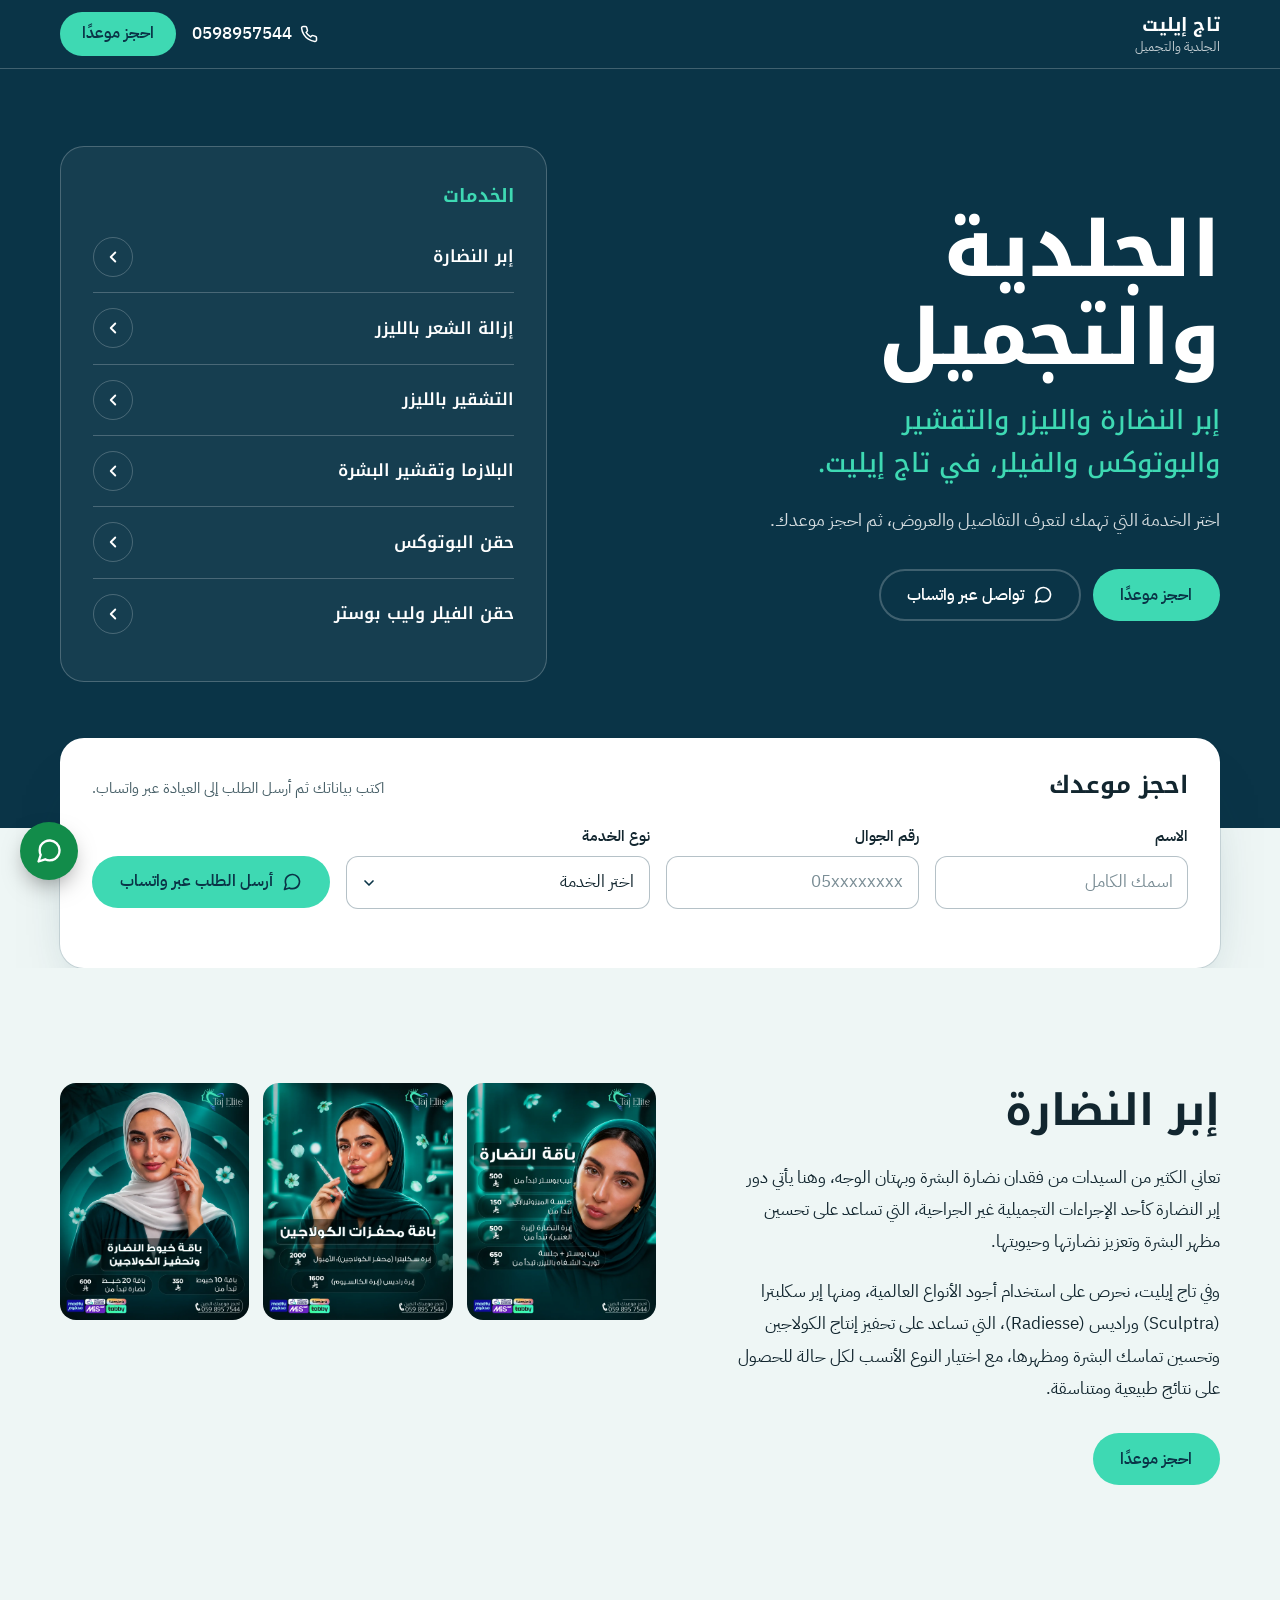
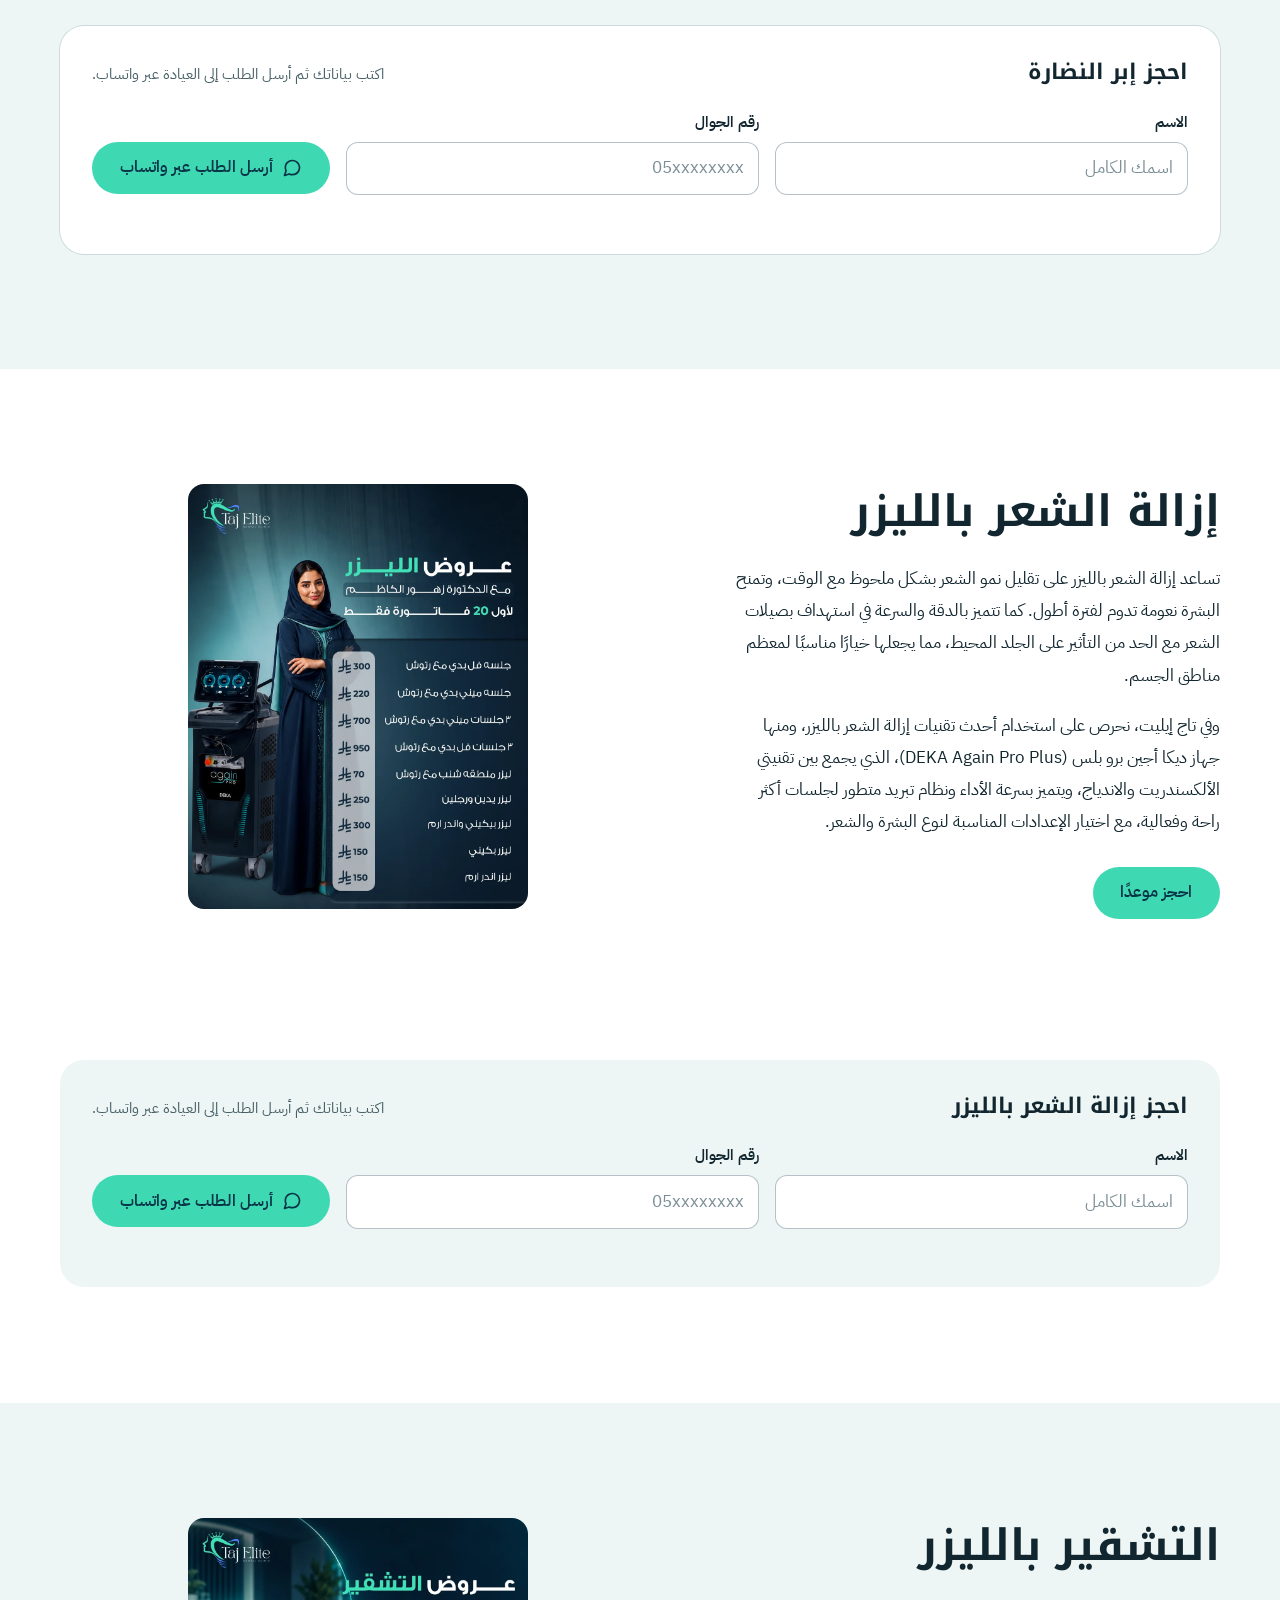
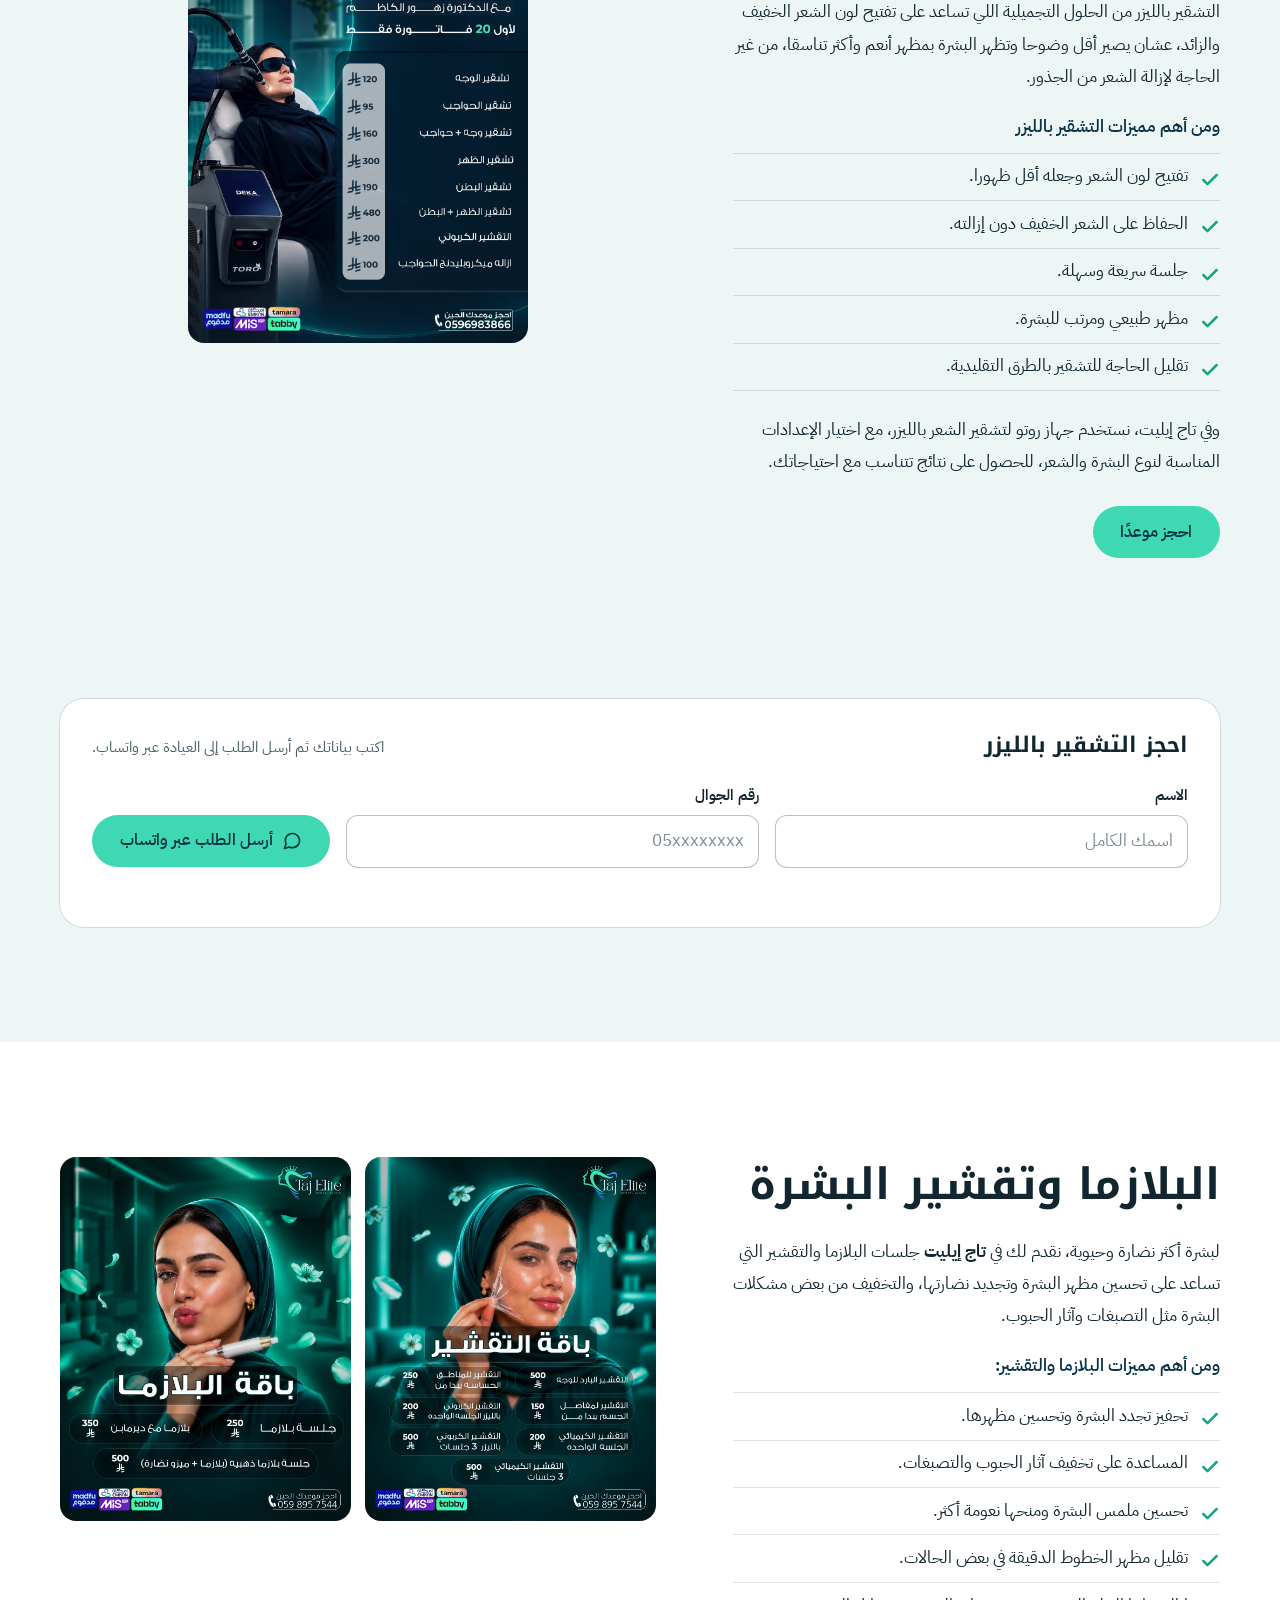
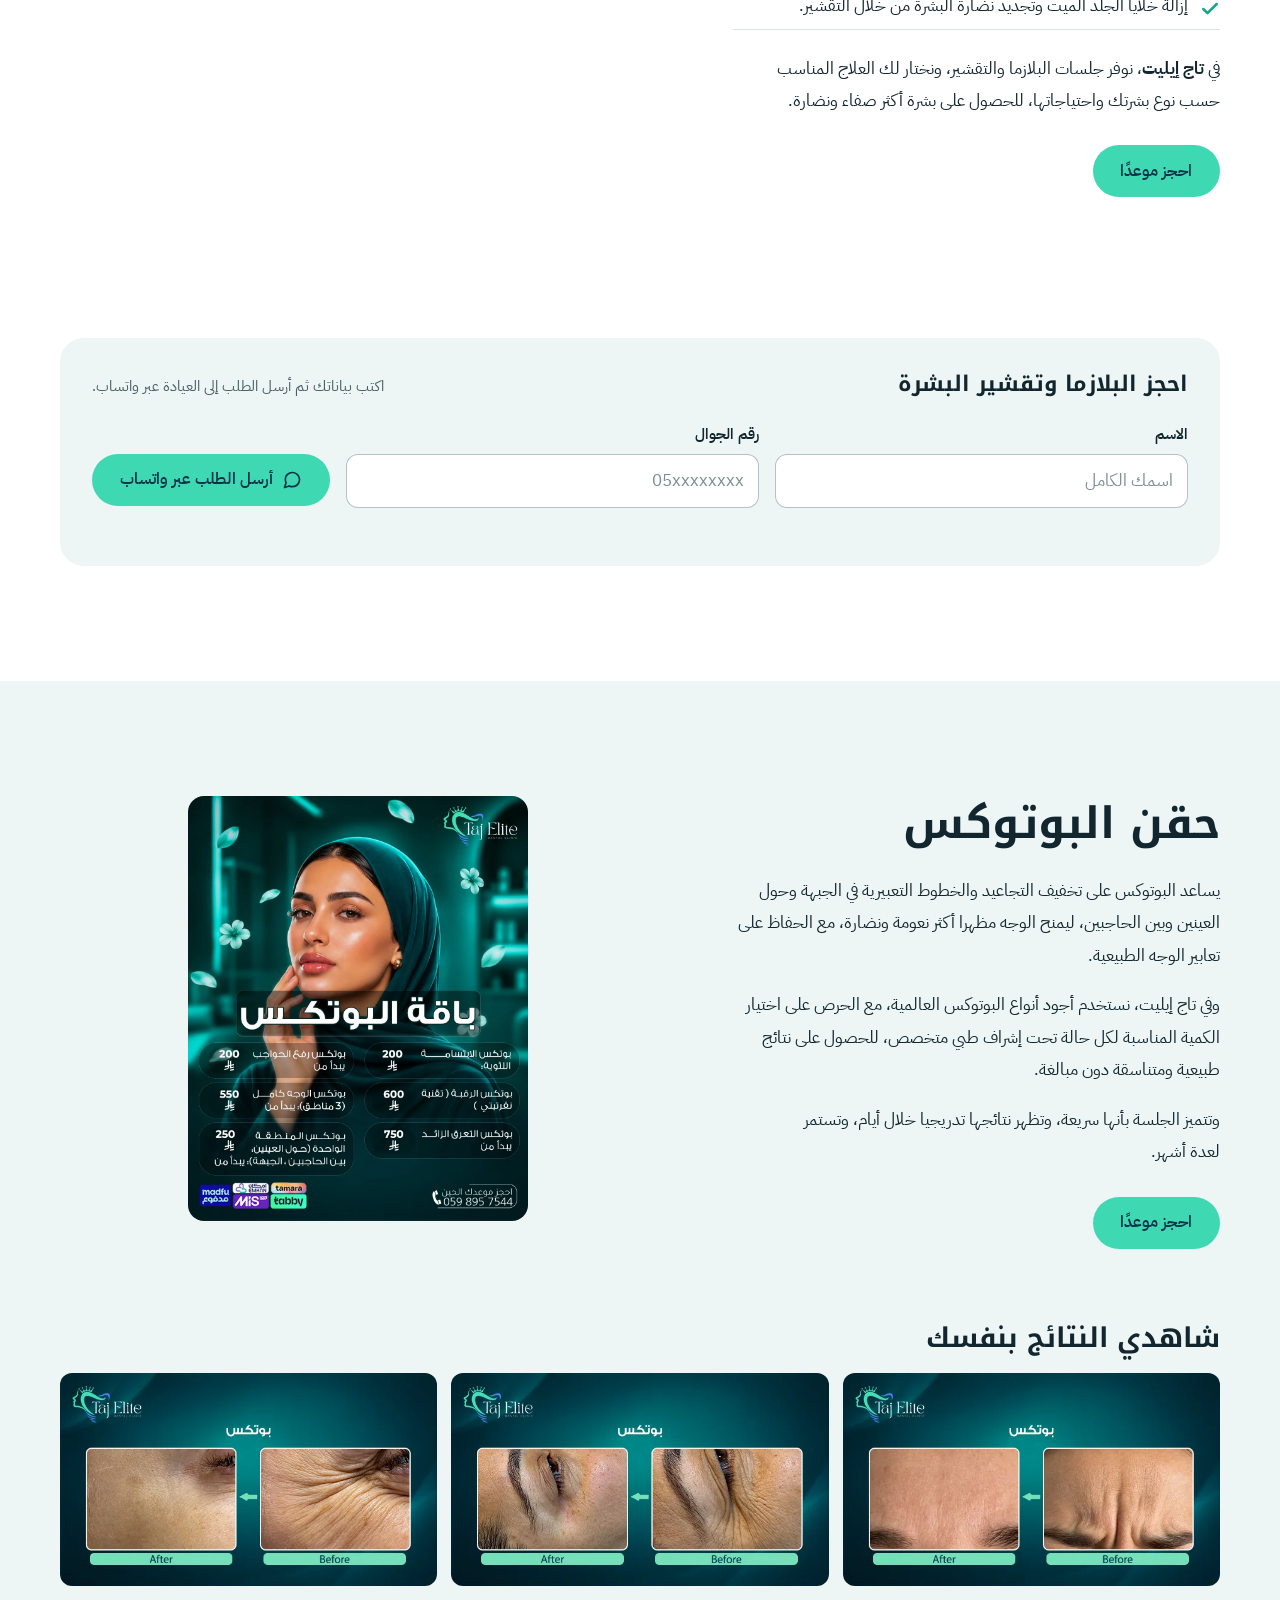
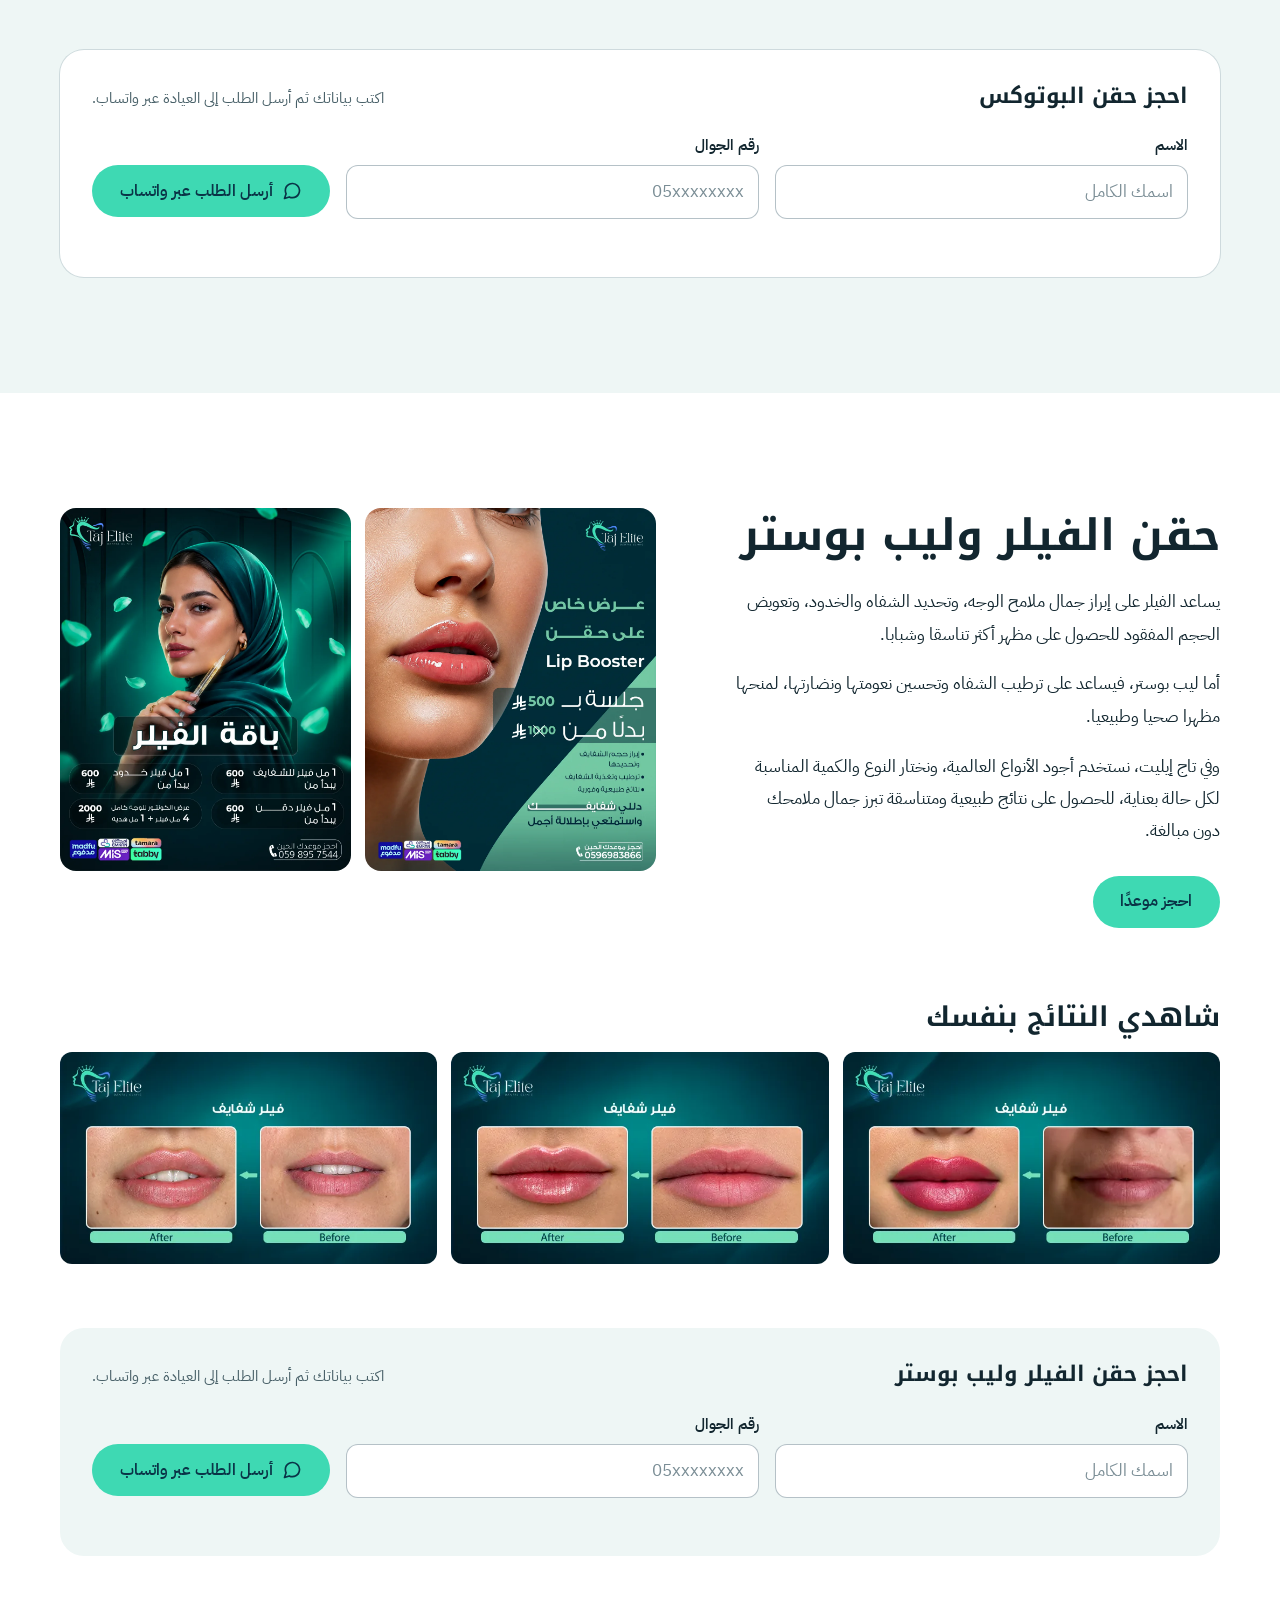
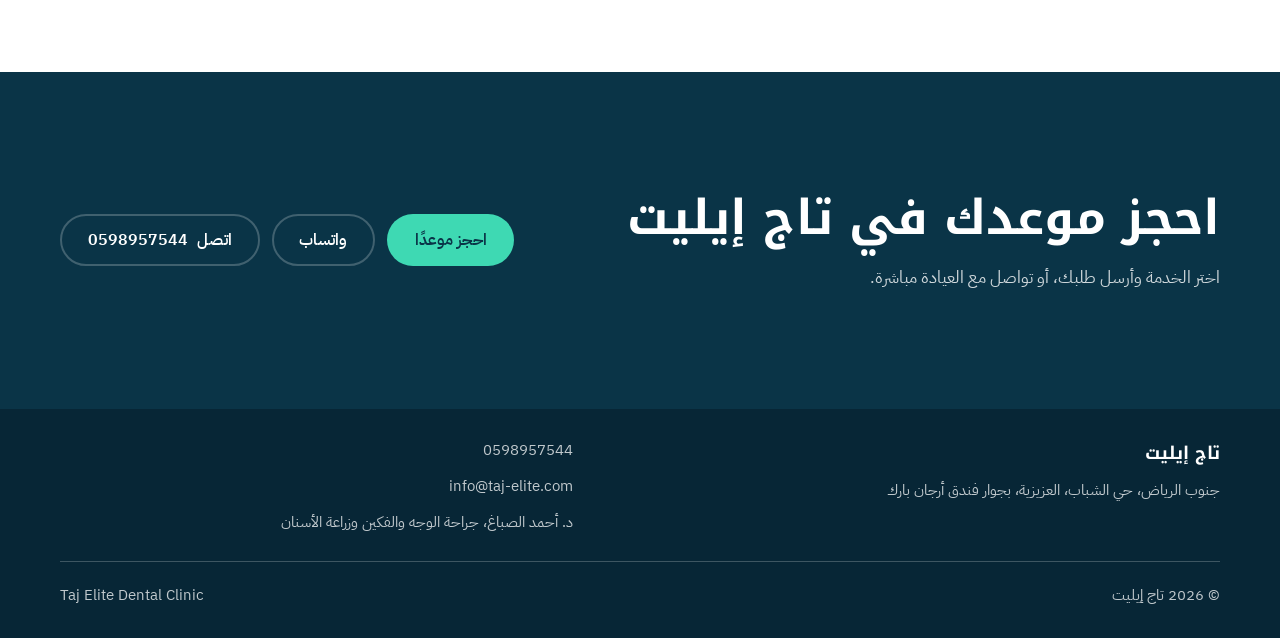
==== commit 8e056cf3: "Remove two filler before/after images at client request Removes the "فيلر الوجه" and "فيلر شفايف وسك" ====
--- a/cosmetic-and-dermatological/index.html
+++ b/cosmetic-and-dermatological/index.html
@@ -244,10 +244,8 @@
         <h3>شاهدي النتائج بنفسك</h3>
         <div class="results-grid">
           <button class="results-item" type="button" data-zoom aria-label="تكبير الصورة"><img src="../assets/img/derma/filler-ba-1.webp" width="630" height="354" loading="lazy" alt="قبل وبعد حقن الفيلر، الحالة الأولى"></button>
-          <button class="results-item" type="button" data-zoom aria-label="تكبير الصورة"><img src="../assets/img/derma/filler-ba-2.webp" width="630" height="354" loading="lazy" alt="قبل وبعد حقن الفيلر، الحالة الثانية"></button>
-          <button class="results-item" type="button" data-zoom aria-label="تكبير الصورة"><img src="../assets/img/derma/filler-ba-3.webp" width="630" height="354" loading="lazy" alt="قبل وبعد حقن الفيلر، الحالة الثالثة"></button>
-          <button class="results-item" type="button" data-zoom aria-label="تكبير الصورة"><img src="../assets/img/derma/filler-ba-4.webp" width="630" height="354" loading="lazy" alt="قبل وبعد حقن الفيلر، الحالة الرابعة"></button>
-          <button class="results-item" type="button" data-zoom aria-label="تكبير الصورة"><img src="../assets/img/derma/filler-ba-5.webp" width="630" height="354" loading="lazy" alt="قبل وبعد حقن الفيلر، الحالة الخامسة"></button>
+          <button class="results-item" type="button" data-zoom aria-label="تكبير الصورة"><img src="../assets/img/derma/filler-ba-4.webp" width="630" height="354" loading="lazy" alt="قبل وبعد حقن الفيلر، الحالة الثانية"></button>
+          <button class="results-item" type="button" data-zoom aria-label="تكبير الصورة"><img src="../assets/img/derma/filler-ba-5.webp" width="630" height="354" loading="lazy" alt="قبل وبعد حقن الفيلر، الحالة الثالثة"></button>
         </div>
       </div>
     </div>
